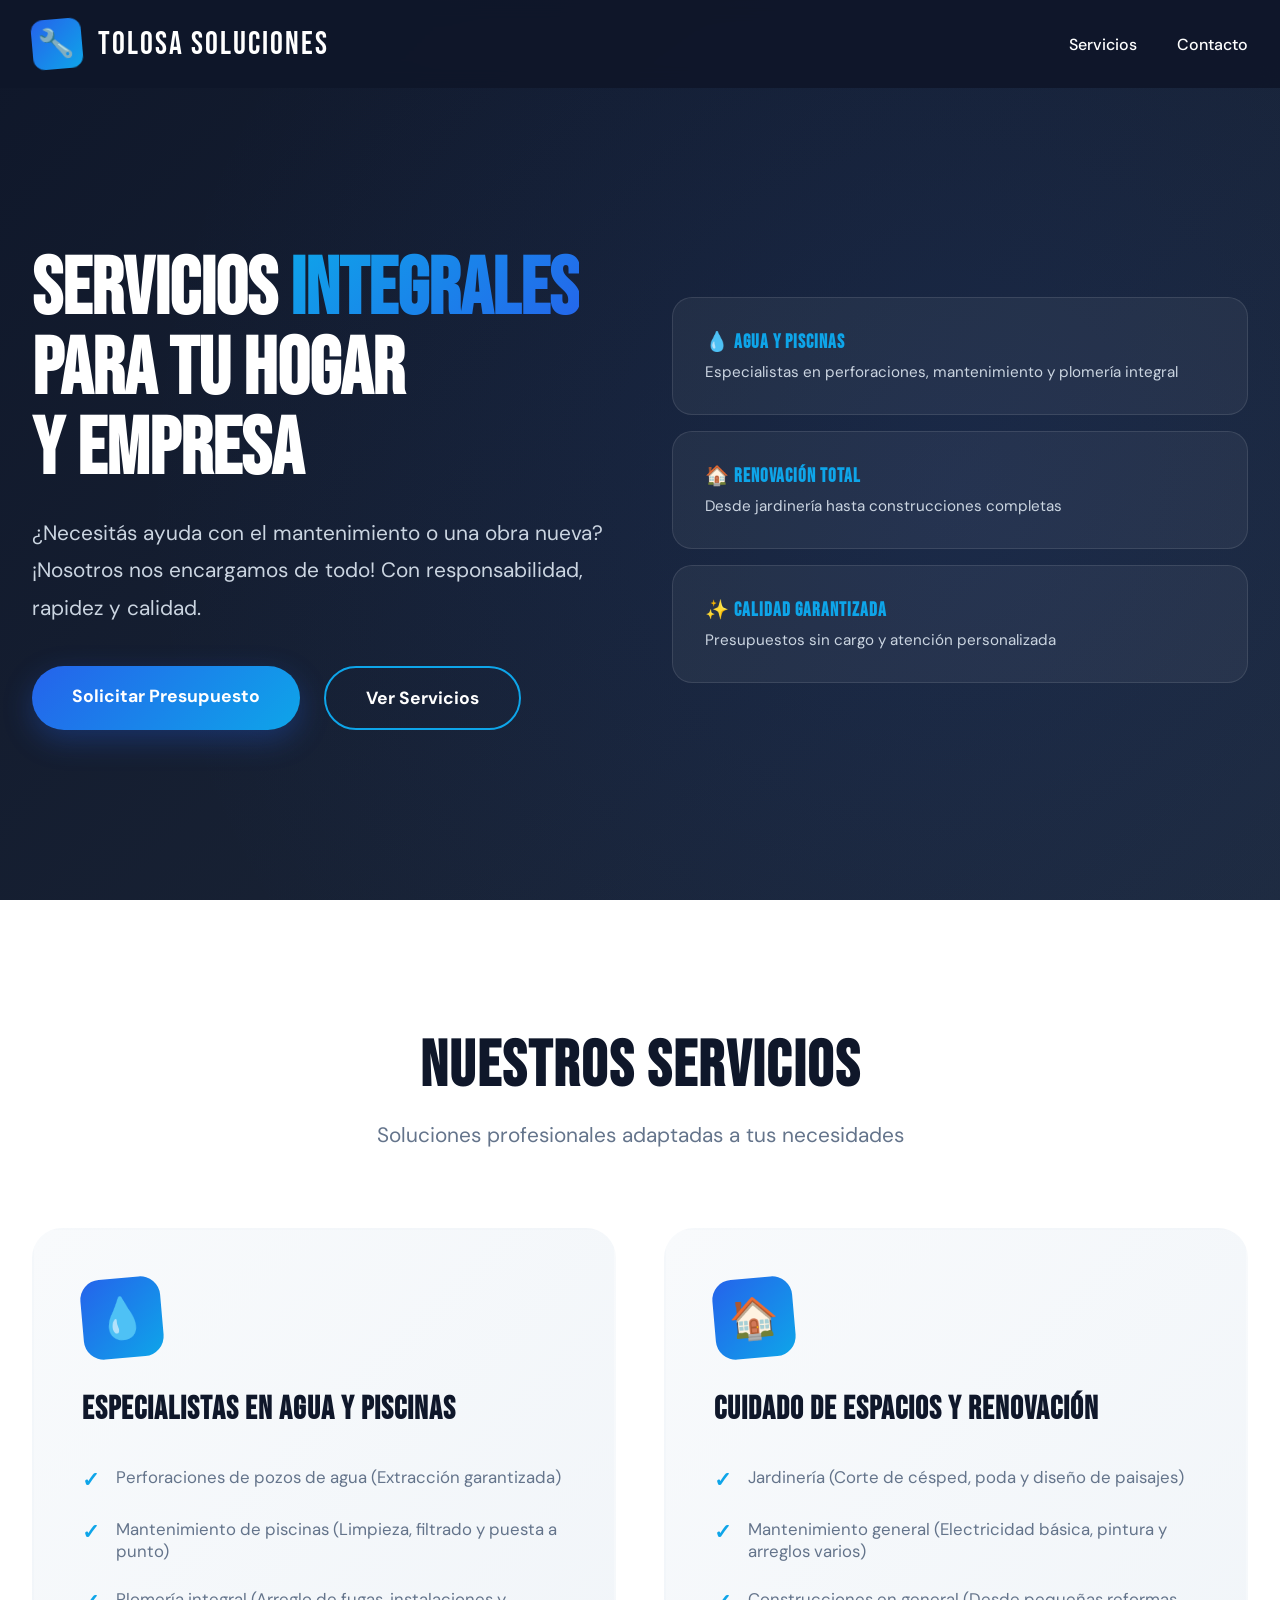
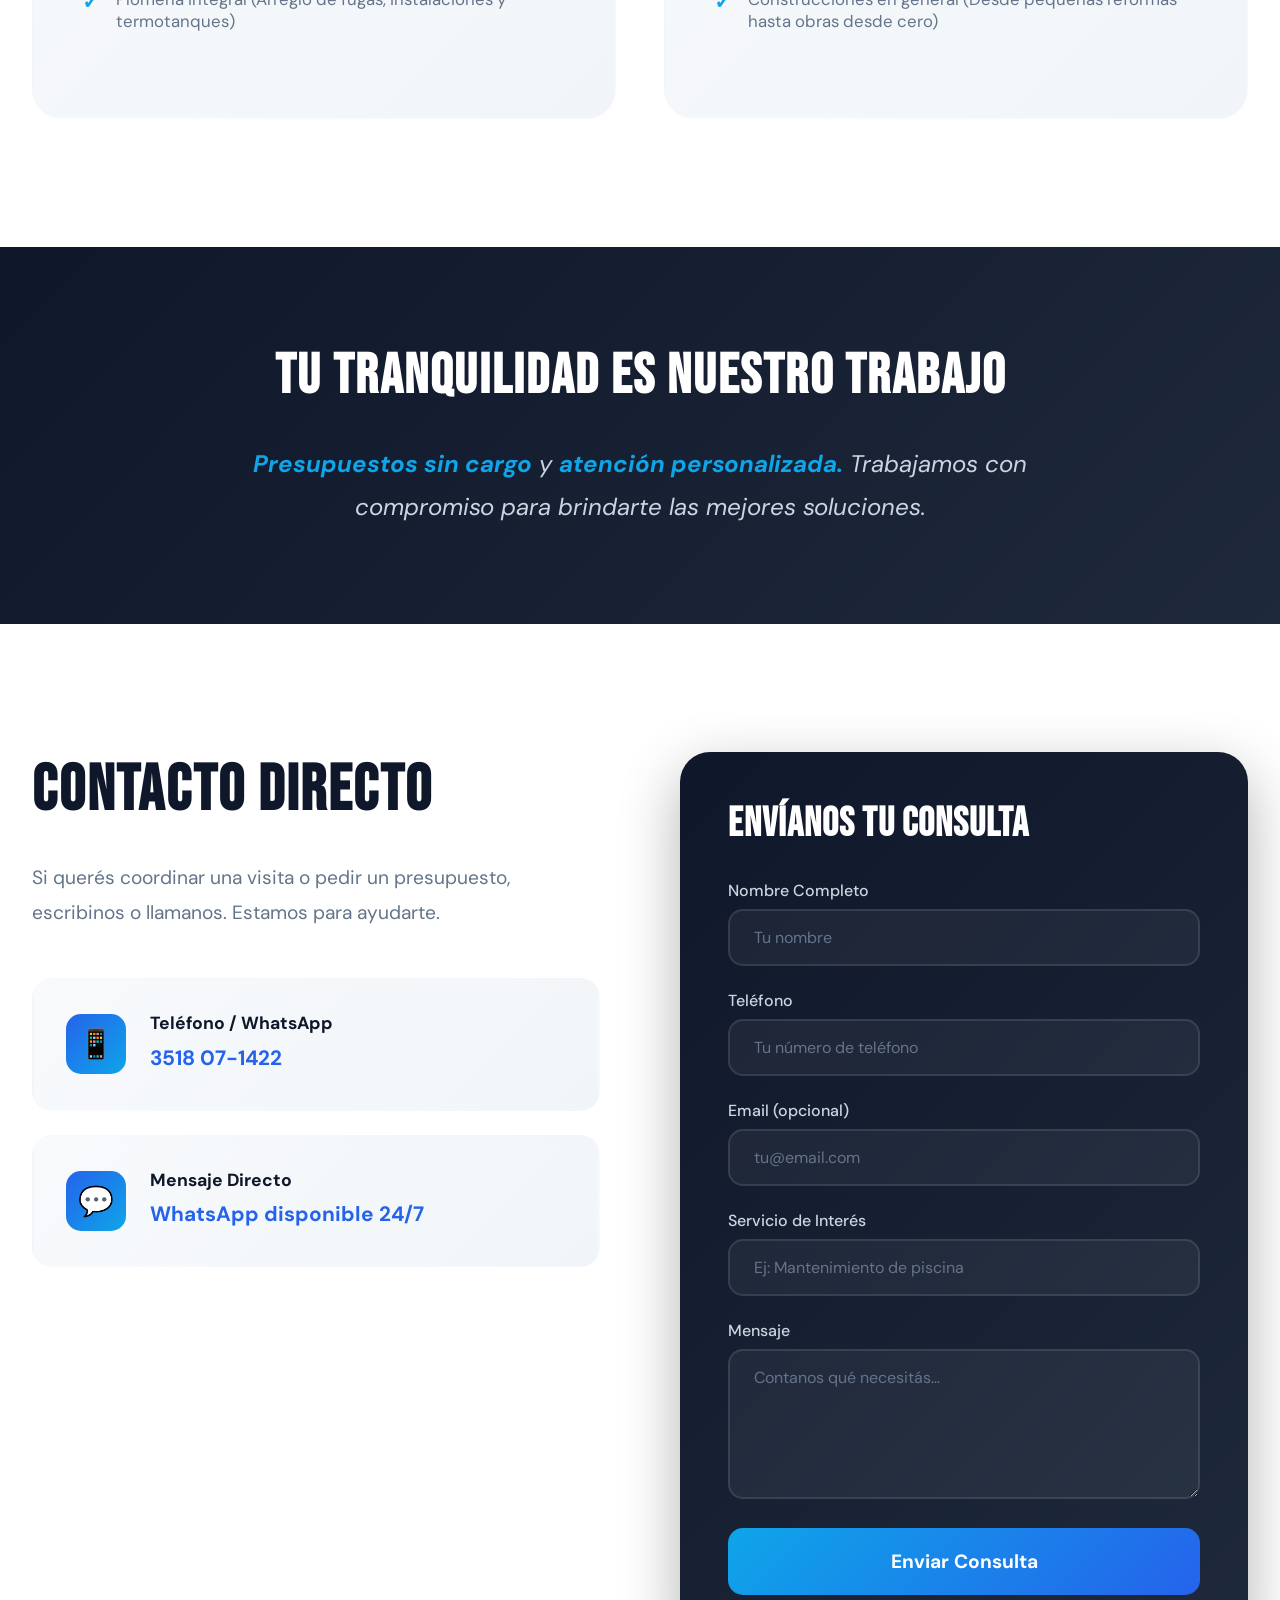
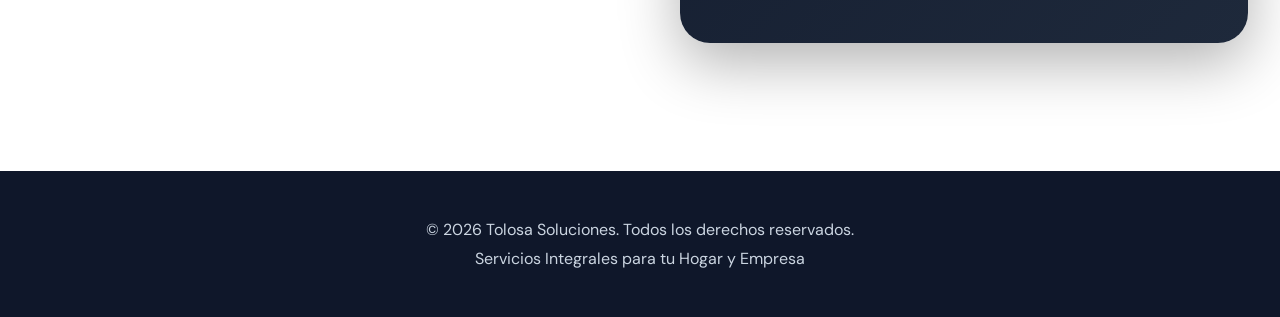
==== index.html @ 0c40ae2e "primer commit" ====
<!DOCTYPE html>
<html lang="es">
<head>
    <meta charset="UTF-8">
    <meta name="viewport" content="width=device-width, initial-scale=1.0">
    <title>Tolosa Soluciones - Servicios Integrales para tu Hogar y Empresa</title>
    <link href="https://fonts.googleapis.com/css2?family=Bebas+Neue&family=DM+Sans:wght@400;500;700&display=swap" rel="stylesheet">
    <style>
        * {
            margin: 0;
            padding: 0;
            box-sizing: border-box;
        }

        :root {
            --primary: #2563eb;
            --secondary: #1e40af;
            --accent: #0ea5e9;
            --dark: #0f172a;
            --light: #f8fafc;
            --gray: #64748b;
            --water: #0284c7;
        }

        body {
            font-family: 'DM Sans', sans-serif;
            color: var(--dark);
            overflow-x: hidden;
            background: var(--light);
        }

        /* Smooth scroll */
        html {
            scroll-behavior: smooth;
        }

        /* Header */
        header {
            position: fixed;
            top: 0;
            width: 100%;
            background: rgba(15, 23, 42, 0.95);
            backdrop-filter: blur(10px);
            z-index: 1000;
            transition: all 0.3s ease;
        }

        header.scrolled {
            box-shadow: 0 4px 20px rgba(0, 0, 0, 0.1);
        }

        nav {
            max-width: 1400px;
            margin: 0 auto;
            padding: 1.2rem 2rem;
            display: flex;
            justify-content: space-between;
            align-items: center;
        }

        .logo {
            display: flex;
            align-items: center;
            gap: 1rem;
            color: white;
            text-decoration: none;
            font-family: 'Bebas Neue', sans-serif;
            font-size: 2rem;
            letter-spacing: 2px;
            opacity: 0;
            animation: fadeInDown 0.8s ease forwards;
        }

        .logo-icon {
            width: 50px;
            height: 50px;
            display: flex;
            align-items: center;
            justify-content: center;
            background: linear-gradient(135deg, var(--primary), var(--accent));
            border-radius: 12px;
            transform: rotate(-5deg);
            transition: transform 0.3s ease;
        }

        .logo:hover .logo-icon {
            transform: rotate(0deg) scale(1.1);
        }

        .nav-links {
            display: flex;
            gap: 2.5rem;
            list-style: none;
            opacity: 0;
            animation: fadeInDown 0.8s ease 0.2s forwards;
        }

        .nav-links a {
            color: white;
            text-decoration: none;
            font-weight: 500;
            transition: color 0.3s ease;
            position: relative;
        }

        .nav-links a::after {
            content: '';
            position: absolute;
            bottom: -5px;
            left: 0;
            width: 0;
            height: 2px;
            background: var(--accent);
            transition: width 0.3s ease;
        }

        .nav-links a:hover::after {
            width: 100%;
        }

        /* Hero Section */
        .hero {
            min-height: 100vh;
            display: flex;
            align-items: center;
            background: linear-gradient(135deg, #0f172a 0%, #1e293b 100%);
            position: relative;
            overflow: hidden;
            padding-top: 80px;
        }

        .hero::before {
            content: '';
            position: absolute;
            width: 150%;
            height: 150%;
            background: radial-gradient(circle, rgba(37, 99, 235, 0.1) 0%, transparent 70%);
            animation: pulse 8s ease-in-out infinite;
        }

        @keyframes pulse {
            0%, 100% { transform: translate(-50%, -50%) scale(1); opacity: 0.5; }
            50% { transform: translate(-50%, -50%) scale(1.2); opacity: 0.3; }
        }

        .hero-content {
            max-width: 1400px;
            margin: 0 auto;
            padding: 4rem 2rem;
            display: grid;
            grid-template-columns: 1fr 1fr;
            gap: 4rem;
            align-items: center;
            position: relative;
            z-index: 1;
        }

        .hero-text h1 {
            font-family: 'Bebas Neue', sans-serif;
            font-size: 5rem;
            color: white;
            line-height: 1;
            margin-bottom: 1.5rem;
            opacity: 0;
            animation: fadeInUp 0.8s ease 0.3s forwards;
        }

        .hero-text h1 span {
            background: linear-gradient(135deg, var(--accent), var(--primary));
            -webkit-background-clip: text;
            -webkit-text-fill-color: transparent;
            background-clip: text;
        }

        .hero-text p {
            font-size: 1.3rem;
            color: #cbd5e1;
            margin-bottom: 2.5rem;
            line-height: 1.8;
            opacity: 0;
            animation: fadeInUp 0.8s ease 0.5s forwards;
        }

        .cta-buttons {
            display: flex;
            gap: 1.5rem;
            opacity: 0;
            animation: fadeInUp 0.8s ease 0.7s forwards;
        }

        .btn {
            padding: 1.2rem 2.5rem;
            border-radius: 50px;
            text-decoration: none;
            font-weight: 700;
            font-size: 1.1rem;
            transition: all 0.3s ease;
            display: inline-block;
            position: relative;
            overflow: hidden;
        }

        .btn-primary {
            background: linear-gradient(135deg, var(--primary), var(--accent));
            color: white;
            box-shadow: 0 10px 30px rgba(37, 99, 235, 0.3);
        }

        .btn-primary:hover {
            transform: translateY(-3px);
            box-shadow: 0 15px 40px rgba(37, 99, 235, 0.4);
        }

        .btn-secondary {
            background: transparent;
            color: white;
            border: 2px solid var(--accent);
        }

        .btn-secondary:hover {
            background: var(--accent);
            transform: translateY(-3px);
        }

        .hero-visual {
            position: relative;
            opacity: 0;
            animation: fadeInRight 1s ease 0.5s forwards;
        }

        .floating-card {
            background: rgba(255, 255, 255, 0.05);
            backdrop-filter: blur(10px);
            border: 1px solid rgba(255, 255, 255, 0.1);
            border-radius: 20px;
            padding: 2rem;
            margin: 1rem 0;
            animation: float 3s ease-in-out infinite;
        }

        .floating-card:nth-child(2) {
            animation-delay: 0.5s;
        }

        .floating-card:nth-child(3) {
            animation-delay: 1s;
        }

        @keyframes float {
            0%, 100% { transform: translateY(0); }
            50% { transform: translateY(-20px); }
        }

        .floating-card h3 {
            color: var(--accent);
            font-size: 1.2rem;
            margin-bottom: 0.5rem;
            font-family: 'Bebas Neue', sans-serif;
            letter-spacing: 1px;
        }

        .floating-card p {
            color: #cbd5e1;
            font-size: 0.95rem;
        }

        /* Services Section */
        .services {
            padding: 8rem 2rem;
            background: white;
            position: relative;
        }

        .section-title {
            text-align: center;
            margin-bottom: 5rem;
        }

        .section-title h2 {
            font-family: 'Bebas Neue', sans-serif;
            font-size: 4rem;
            color: var(--dark);
            margin-bottom: 1rem;
            letter-spacing: 2px;
        }

        .section-title p {
            font-size: 1.3rem;
            color: var(--gray);
            max-width: 700px;
            margin: 0 auto;
        }

        .services-grid {
            max-width: 1400px;
            margin: 0 auto;
            display: grid;
            grid-template-columns: repeat(auto-fit, minmax(500px, 1fr));
            gap: 3rem;
        }

        .service-card {
            background: linear-gradient(135deg, #f8fafc 0%, #f1f5f9 100%);
            border-radius: 30px;
            padding: 3rem;
            transition: all 0.4s ease;
            border: 2px solid transparent;
            position: relative;
            overflow: hidden;
            opacity: 0;
            transform: translateY(50px);
        }

        .service-card.animate {
            animation: fadeInUp 0.6s ease forwards;
        }

        .service-card::before {
            content: '';
            position: absolute;
            top: 0;
            left: 0;
            width: 100%;
            height: 100%;
            background: linear-gradient(135deg, var(--primary), var(--accent));
            opacity: 0;
            transition: opacity 0.4s ease;
            z-index: 0;
        }

        .service-card:hover::before {
            opacity: 0.05;
        }

        .service-card:hover {
            transform: translateY(-10px);
            border-color: var(--accent);
            box-shadow: 0 20px 60px rgba(37, 99, 235, 0.15);
        }

        .service-card > * {
            position: relative;
            z-index: 1;
        }

        .service-icon {
            width: 80px;
            height: 80px;
            background: linear-gradient(135deg, var(--primary), var(--accent));
            border-radius: 20px;
            display: flex;
            align-items: center;
            justify-content: center;
            margin-bottom: 2rem;
            font-size: 2.5rem;
            transform: rotate(-5deg);
            transition: transform 0.4s ease;
        }

        .service-card:hover .service-icon {
            transform: rotate(0deg) scale(1.1);
        }

        .service-card h3 {
            font-family: 'Bebas Neue', sans-serif;
            font-size: 2rem;
            color: var(--dark);
            margin-bottom: 1.5rem;
            letter-spacing: 1px;
        }

        .service-card ul {
            list-style: none;
            margin-bottom: 1.5rem;
        }

        .service-card li {
            padding: 0.8rem 0;
            color: var(--gray);
            font-size: 1.05rem;
            display: flex;
            align-items: start;
            gap: 1rem;
        }

        .service-card li::before {
            content: '✓';
            color: var(--accent);
            font-weight: bold;
            font-size: 1.3rem;
            flex-shrink: 0;
        }

        /* Trust Section */
        .trust {
            padding: 6rem 2rem;
            background: linear-gradient(135deg, #0f172a 0%, #1e293b 100%);
            text-align: center;
        }

        .trust-content {
            max-width: 900px;
            margin: 0 auto;
        }

        .trust h2 {
            font-family: 'Bebas Neue', sans-serif;
            font-size: 3.5rem;
            color: white;
            margin-bottom: 2rem;
            letter-spacing: 2px;
        }

        .trust p {
            font-size: 1.5rem;
            color: #cbd5e1;
            font-style: italic;
            line-height: 1.8;
        }

        .trust .highlight {
            color: var(--accent);
            font-weight: 700;
        }

        /* Contact Section */
        .contact {
            padding: 8rem 2rem;
            background: white;
            position: relative;
        }

        .contact-container {
            max-width: 1400px;
            margin: 0 auto;
            display: grid;
            grid-template-columns: 1fr 1fr;
            gap: 5rem;
            align-items: start;
        }

        .contact-info h2 {
            font-family: 'Bebas Neue', sans-serif;
            font-size: 4rem;
            color: var(--dark);
            margin-bottom: 2rem;
            letter-spacing: 2px;
        }

        .contact-info p {
            font-size: 1.2rem;
            color: var(--gray);
            margin-bottom: 3rem;
            line-height: 1.8;
        }

        .contact-method {
            display: flex;
            align-items: center;
            gap: 1.5rem;
            padding: 2rem;
            background: linear-gradient(135deg, #f8fafc 0%, #f1f5f9 100%);
            border-radius: 20px;
            margin-bottom: 1.5rem;
            transition: all 0.3s ease;
            border: 2px solid transparent;
        }

        .contact-method:hover {
            border-color: var(--accent);
            transform: translateX(10px);
        }

        .contact-method-icon {
            width: 60px;
            height: 60px;
            background: linear-gradient(135deg, var(--primary), var(--accent));
            border-radius: 15px;
            display: flex;
            align-items: center;
            justify-content: center;
            font-size: 1.8rem;
            flex-shrink: 0;
        }

        .contact-method-text h4 {
            font-size: 1.1rem;
            color: var(--dark);
            margin-bottom: 0.3rem;
            font-weight: 700;
        }

        .contact-method-text p {
            font-size: 1.3rem;
            color: var(--primary);
            font-weight: 700;
            margin: 0;
        }

        /* Contact Form */
        .contact-form {
            background: linear-gradient(135deg, #0f172a 0%, #1e293b 100%);
            padding: 3rem;
            border-radius: 30px;
            box-shadow: 0 20px 60px rgba(0, 0, 0, 0.3);
        }

        .contact-form h3 {
            font-family: 'Bebas Neue', sans-serif;
            font-size: 2.5rem;
            color: white;
            margin-bottom: 2rem;
            letter-spacing: 1px;
        }

        .form-group {
            margin-bottom: 1.5rem;
        }

        .form-group label {
            display: block;
            color: #cbd5e1;
            margin-bottom: 0.5rem;
            font-weight: 500;
        }

        .form-group input,
        .form-group textarea {
            width: 100%;
            padding: 1rem 1.5rem;
            border: 2px solid rgba(255, 255, 255, 0.1);
            background: rgba(255, 255, 255, 0.05);
            border-radius: 15px;
            color: white;
            font-size: 1rem;
            font-family: 'DM Sans', sans-serif;
            transition: all 0.3s ease;
        }

        .form-group input:focus,
        .form-group textarea:focus {
            outline: none;
            border-color: var(--accent);
            background: rgba(255, 255, 255, 0.08);
        }

        .form-group textarea {
            min-height: 150px;
            resize: vertical;
        }

        .form-group input::placeholder,
        .form-group textarea::placeholder {
            color: #64748b;
        }

        .submit-btn {
            width: 100%;
            padding: 1.3rem;
            background: linear-gradient(135deg, var(--accent), var(--primary));
            color: white;
            border: none;
            border-radius: 15px;
            font-size: 1.2rem;
            font-weight: 700;
            cursor: pointer;
            transition: all 0.3s ease;
            font-family: 'DM Sans', sans-serif;
        }

        .submit-btn:hover {
            transform: translateY(-3px);
            box-shadow: 0 15px 40px rgba(37, 99, 235, 0.4);
        }

        /* Footer */
        footer {
            background: #0f172a;
            color: white;
            padding: 3rem 2rem;
            text-align: center;
        }

        footer p {
            color: #cbd5e1;
            font-size: 1rem;
        }

        /* Animations */
        @keyframes fadeInDown {
            from {
                opacity: 0;
                transform: translateY(-30px);
            }
            to {
                opacity: 1;
                transform: translateY(0);
            }
        }

        @keyframes fadeInUp {
            from {
                opacity: 0;
                transform: translateY(50px);
            }
            to {
                opacity: 1;
                transform: translateY(0);
            }
        }

        @keyframes fadeInRight {
            from {
                opacity: 0;
                transform: translateX(50px);
            }
            to {
                opacity: 1;
                transform: translateX(0);
            }
        }

        /* Responsive */
        @media (max-width: 1024px) {
            .hero-content {
                grid-template-columns: 1fr;
                text-align: center;
            }

            .hero-text h1 {
                font-size: 4rem;
            }

            .cta-buttons {
                justify-content: center;
            }

            .hero-visual {
                margin-top: 3rem;
            }

            .contact-container {
                grid-template-columns: 1fr;
                gap: 3rem;
            }

            .services-grid {
                grid-template-columns: 1fr;
            }
        }

        @media (max-width: 768px) {
            .nav-links {
                display: none;
            }

            .hero-text h1 {
                font-size: 3rem;
            }

            .hero-text p {
                font-size: 1.1rem;
            }

            .section-title h2 {
                font-size: 3rem;
            }

            .cta-buttons {
                flex-direction: column;
            }

            .btn {
                width: 100%;
                text-align: center;
            }
        }

        /* Success Message */
        .success-message {
            display: none;
            padding: 1rem;
            background: rgba(34, 197, 94, 0.1);
            border: 2px solid #22c55e;
            border-radius: 15px;
            color: #22c55e;
            margin-top: 1rem;
            text-align: center;
        }

        .success-message.show {
            display: block;
            animation: fadeInUp 0.5s ease;
        }
    </style>
</head>
<body>
    <!-- Header -->
    <header id="header">
        <nav>
            <a href="#" class="logo">
                <div class="logo-icon">
                    <span style="color: white; font-size: 1.8rem;">🔧</span>
                </div>
                <span>TOLOSA SOLUCIONES</span>
            </a>
            <ul class="nav-links">
                <li><a href="#servicios">Servicios</a></li>
                <li><a href="#contacto">Contacto</a></li>
            </ul>
        </nav>
    </header>

    <!-- Hero Section -->
    <section class="hero">
        <div class="hero-content">
            <div class="hero-text">
                <h1>
                    Servicios <span>Integrales</span><br>
                    para tu Hogar<br>
                    y Empresa
                </h1>
                <p>
                    ¿Necesitás ayuda con el mantenimiento o una obra nueva? ¡Nosotros nos encargamos de todo! Con responsabilidad, rapidez y calidad.
                </p>
                <div class="cta-buttons">
                    <a href="#contacto" class="btn btn-primary">Solicitar Presupuesto</a>
                    <a href="#servicios" class="btn btn-secondary">Ver Servicios</a>
                </div>
            </div>
            <div class="hero-visual">
                <div class="floating-card">
                    <h3>💧 Agua y Piscinas</h3>
                    <p>Especialistas en perforaciones, mantenimiento y plomería integral</p>
                </div>
                <div class="floating-card">
                    <h3>🏠 Renovación Total</h3>
                    <p>Desde jardinería hasta construcciones completas</p>
                </div>
                <div class="floating-card">
                    <h3>✨ Calidad Garantizada</h3>
                    <p>Presupuestos sin cargo y atención personalizada</p>
                </div>
            </div>
        </div>
    </section>

    <!-- Services Section -->
    <section class="services" id="servicios">
        <div class="section-title">
            <h2>Nuestros Servicios</h2>
            <p>Soluciones profesionales adaptadas a tus necesidades</p>
        </div>
        <div class="services-grid">
            <div class="service-card">
                <div class="service-icon">💧</div>
                <h3>Especialistas en Agua y Piscinas</h3>
                <ul>
                    <li>Perforaciones de pozos de agua (Extracción garantizada)</li>
                    <li>Mantenimiento de piscinas (Limpieza, filtrado y puesta a punto)</li>
                    <li>Plomería integral (Arreglo de fugas, instalaciones y termotanques)</li>
                </ul>
            </div>

            <div class="service-card">
                <div class="service-icon">🏠</div>
                <h3>Cuidado de Espacios y Renovación</h3>
                <ul>
                    <li>Jardinería (Corte de césped, poda y diseño de paisajes)</li>
                    <li>Mantenimiento general (Electricidad básica, pintura y arreglos varios)</li>
                    <li>Construcciones en general (Desde pequeñas reformas hasta obras desde cero)</li>
                </ul>
            </div>
        </div>
    </section>

    <!-- Trust Section -->
    <section class="trust">
        <div class="trust-content">
            <h2>Tu Tranquilidad es Nuestro Trabajo</h2>
            <p>
                <span class="highlight">Presupuestos sin cargo</span> y <span class="highlight">atención personalizada.</span> Trabajamos con compromiso para brindarte las mejores soluciones.
            </p>
        </div>
    </section>

    <!-- Contact Section -->
    <section class="contact" id="contacto">
        <div class="contact-container">
            <div class="contact-info">
                <h2>Contacto Directo</h2>
                <p>
                    Si querés coordinar una visita o pedir un presupuesto, escribinos o llamanos. Estamos para ayudarte.
                </p>

                <div class="contact-method">
                    <div class="contact-method-icon">📱</div>
                    <div class="contact-method-text">
                        <h4>Teléfono / WhatsApp</h4>
                        <p>3518 07-1422</p>
                    </div>
                </div>

                <div class="contact-method">
                    <div class="contact-method-icon">💬</div>
                    <div class="contact-method-text">
                        <h4>Mensaje Directo</h4>
                        <p>WhatsApp disponible 24/7</p>
                    </div>
                </div>
            </div>

            <div class="contact-form">
                <h3>Envíanos tu Consulta</h3>
                <form id="contactForm">
                    <div class="form-group">
                        <label for="name">Nombre Completo</label>
                        <input type="text" id="name" name="name" placeholder="Tu nombre" required>
                    </div>
                    <div class="form-group">
                        <label for="phone">Teléfono</label>
                        <input type="tel" id="phone" name="phone" placeholder="Tu número de teléfono" required>
                    </div>
                    <div class="form-group">
                        <label for="email">Email (opcional)</label>
                        <input type="email" id="email" name="email" placeholder="tu@email.com">
                    </div>
                    <div class="form-group">
                        <label for="service">Servicio de Interés</label>
                        <input type="text" id="service" name="service" placeholder="Ej: Mantenimiento de piscina" required>
                    </div>
                    <div class="form-group">
                        <label for="message">Mensaje</label>
                        <textarea id="message" name="message" placeholder="Contanos qué necesitás..." required></textarea>
                    </div>
                    <button type="submit" class="submit-btn">Enviar Consulta</button>
                    <div class="success-message" id="successMessage">
                        ✓ ¡Mensaje enviado! Te contactaremos pronto.
                    </div>
                </form>
            </div>
        </div>
    </section>

    <!-- Footer -->
    <footer>
        <p>&copy; 2026 Tolosa Soluciones. Todos los derechos reservados.</p>
        <p style="margin-top: 0.5rem;">Servicios Integrales para tu Hogar y Empresa</p>
    </footer>

    <script>
        // Header scroll effect
        window.addEventListener('scroll', () => {
            const header = document.getElementById('header');
            if (window.scrollY > 50) {
                header.classList.add('scrolled');
            } else {
                header.classList.remove('scrolled');
            }
        });

        // Service cards animation on scroll
        const observerOptions = {
            threshold: 0.2,
            rootMargin: '0px 0px -100px 0px'
        };

        const observer = new IntersectionObserver((entries) => {
            entries.forEach((entry, index) => {
                if (entry.isIntersecting) {
                    setTimeout(() => {
                        entry.target.classList.add('animate');
                    }, index * 200);
                }
            });
        }, observerOptions);

        document.querySelectorAll('.service-card').forEach(card => {
            observer.observe(card);
        });

        // Form submission with WhatsApp integration
        document.getElementById('contactForm').addEventListener('submit', function(e) {
            e.preventDefault();
            
            const name = document.getElementById('name').value;
            const phone = document.getElementById('phone').value;
            const email = document.getElementById('email').value;
            const service = document.getElementById('service').value;
            const message = document.getElementById('message').value;
            
            // Create WhatsApp message
            const whatsappMessage = `Hola! Me contacto desde la web.%0A%0A` +
                `*Nombre:* ${name}%0A` +
                `*Teléfono:* ${phone}%0A` +
                `${email ? `*Email:* ${email}%0A` : ''}` +
                `*Servicio:* ${service}%0A%0A` +
                `*Mensaje:* ${message}`;
            
            // WhatsApp number (without + or spaces)
            const whatsappNumber = '5493518071422';
            
            // Show success message
            const successMsg = document.getElementById('successMessage');
            successMsg.classList.add('show');
            
            // Redirect to WhatsApp after 1 second
            setTimeout(() => {
                window.open(`https://wa.me/${whatsappNumber}?text=${whatsappMessage}`, '_blank');
                
                // Reset form
                this.reset();
                
                // Hide success message after 5 seconds
                setTimeout(() => {
                    successMsg.classList.remove('show');
                }, 5000);
            }, 1000);
        });

        // Smooth scroll for anchor links
        document.querySelectorAll('a[href^="#"]').forEach(anchor => {
            anchor.addEventListener('click', function (e) {
                e.preventDefault();
                const target = document.querySelector(this.getAttribute('href'));
                if (target) {
                    target.scrollIntoView({
                        behavior: 'smooth',
                        block: 'start'
                    });
                }
            });
        });
    </script>
</body>
</html>
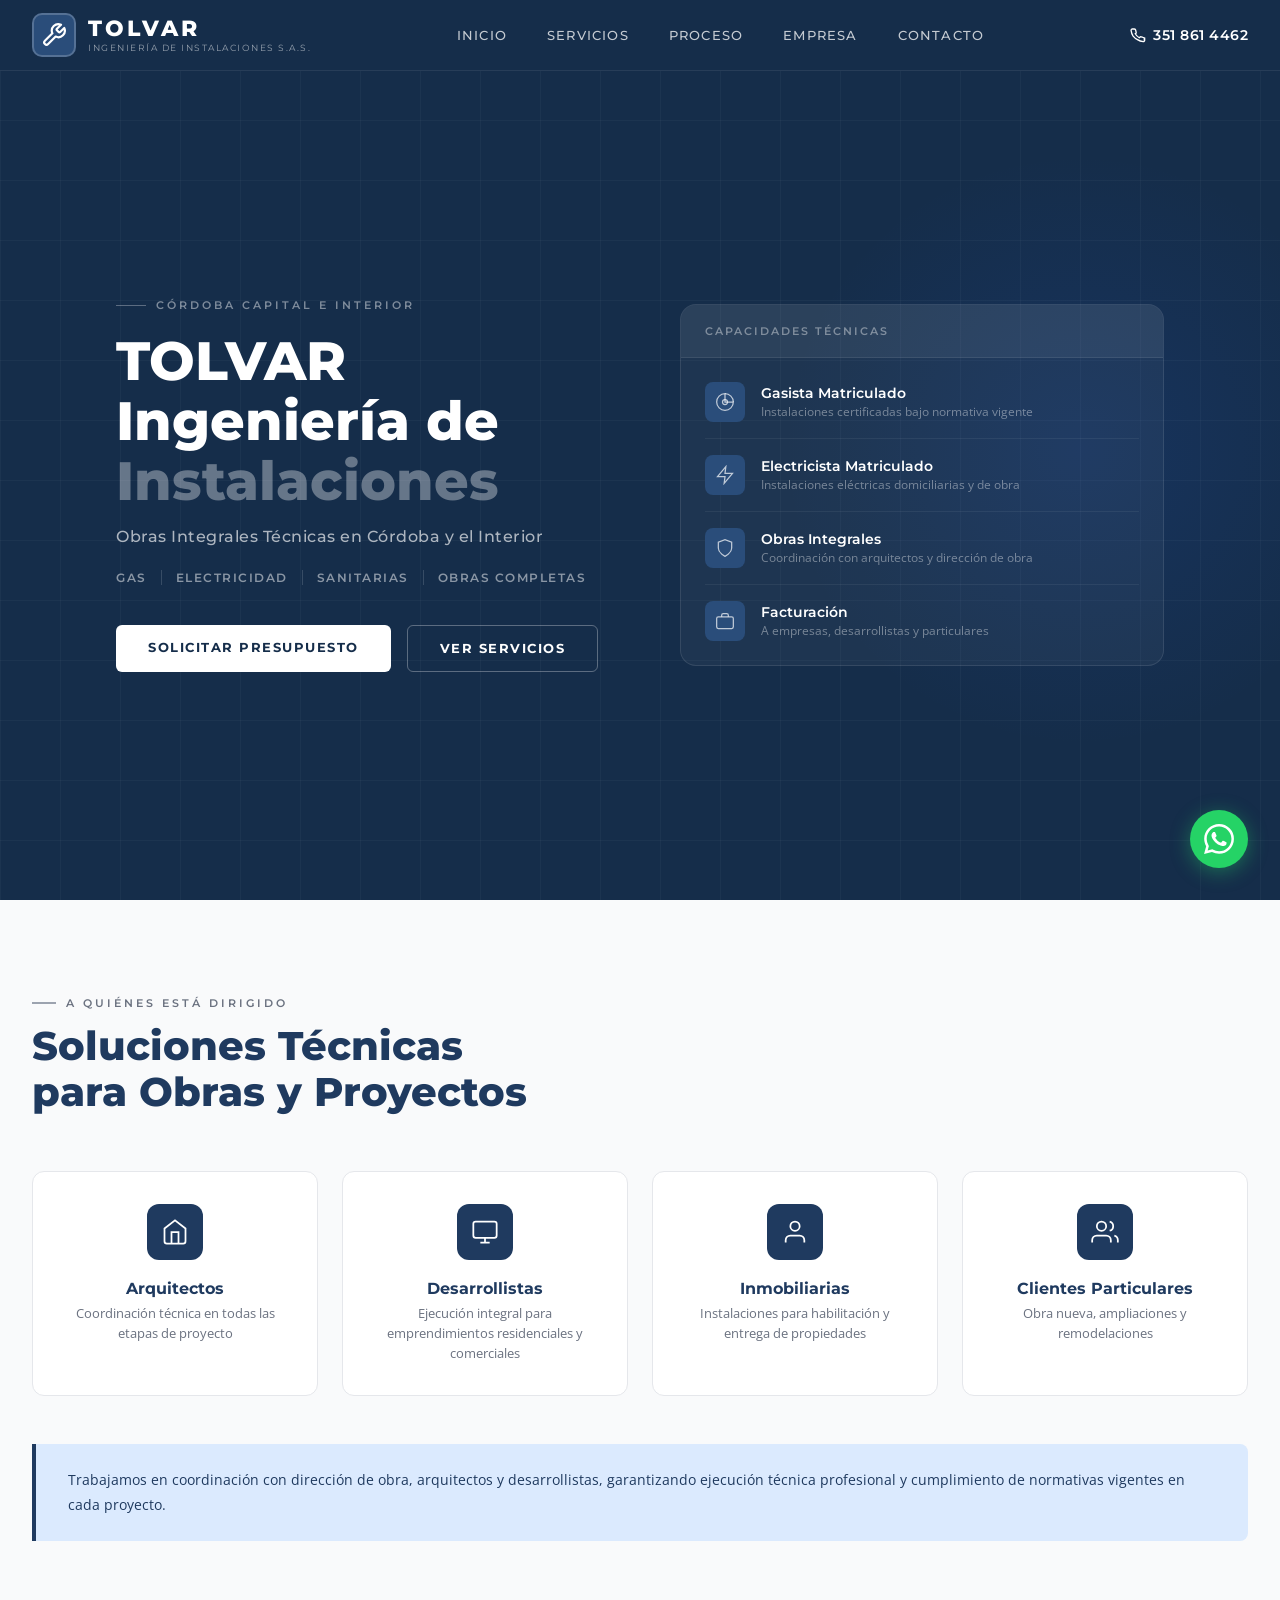
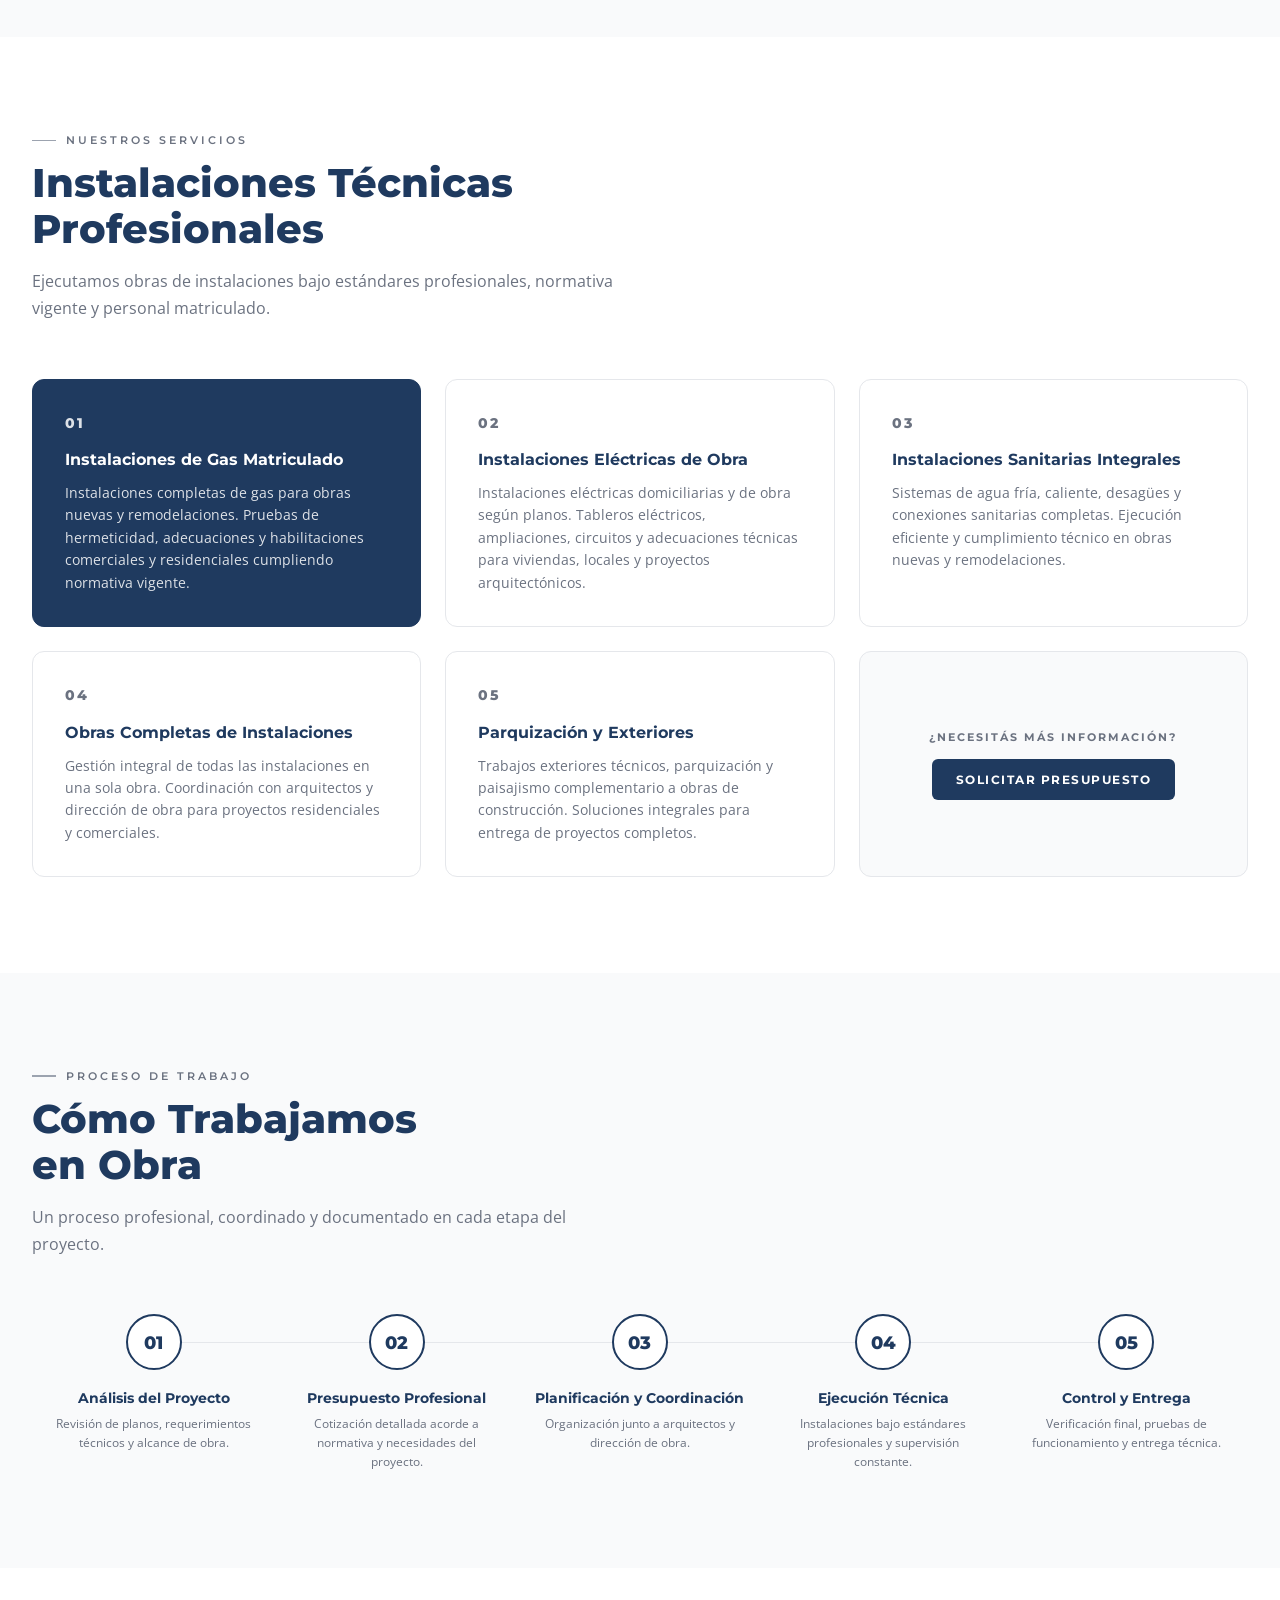
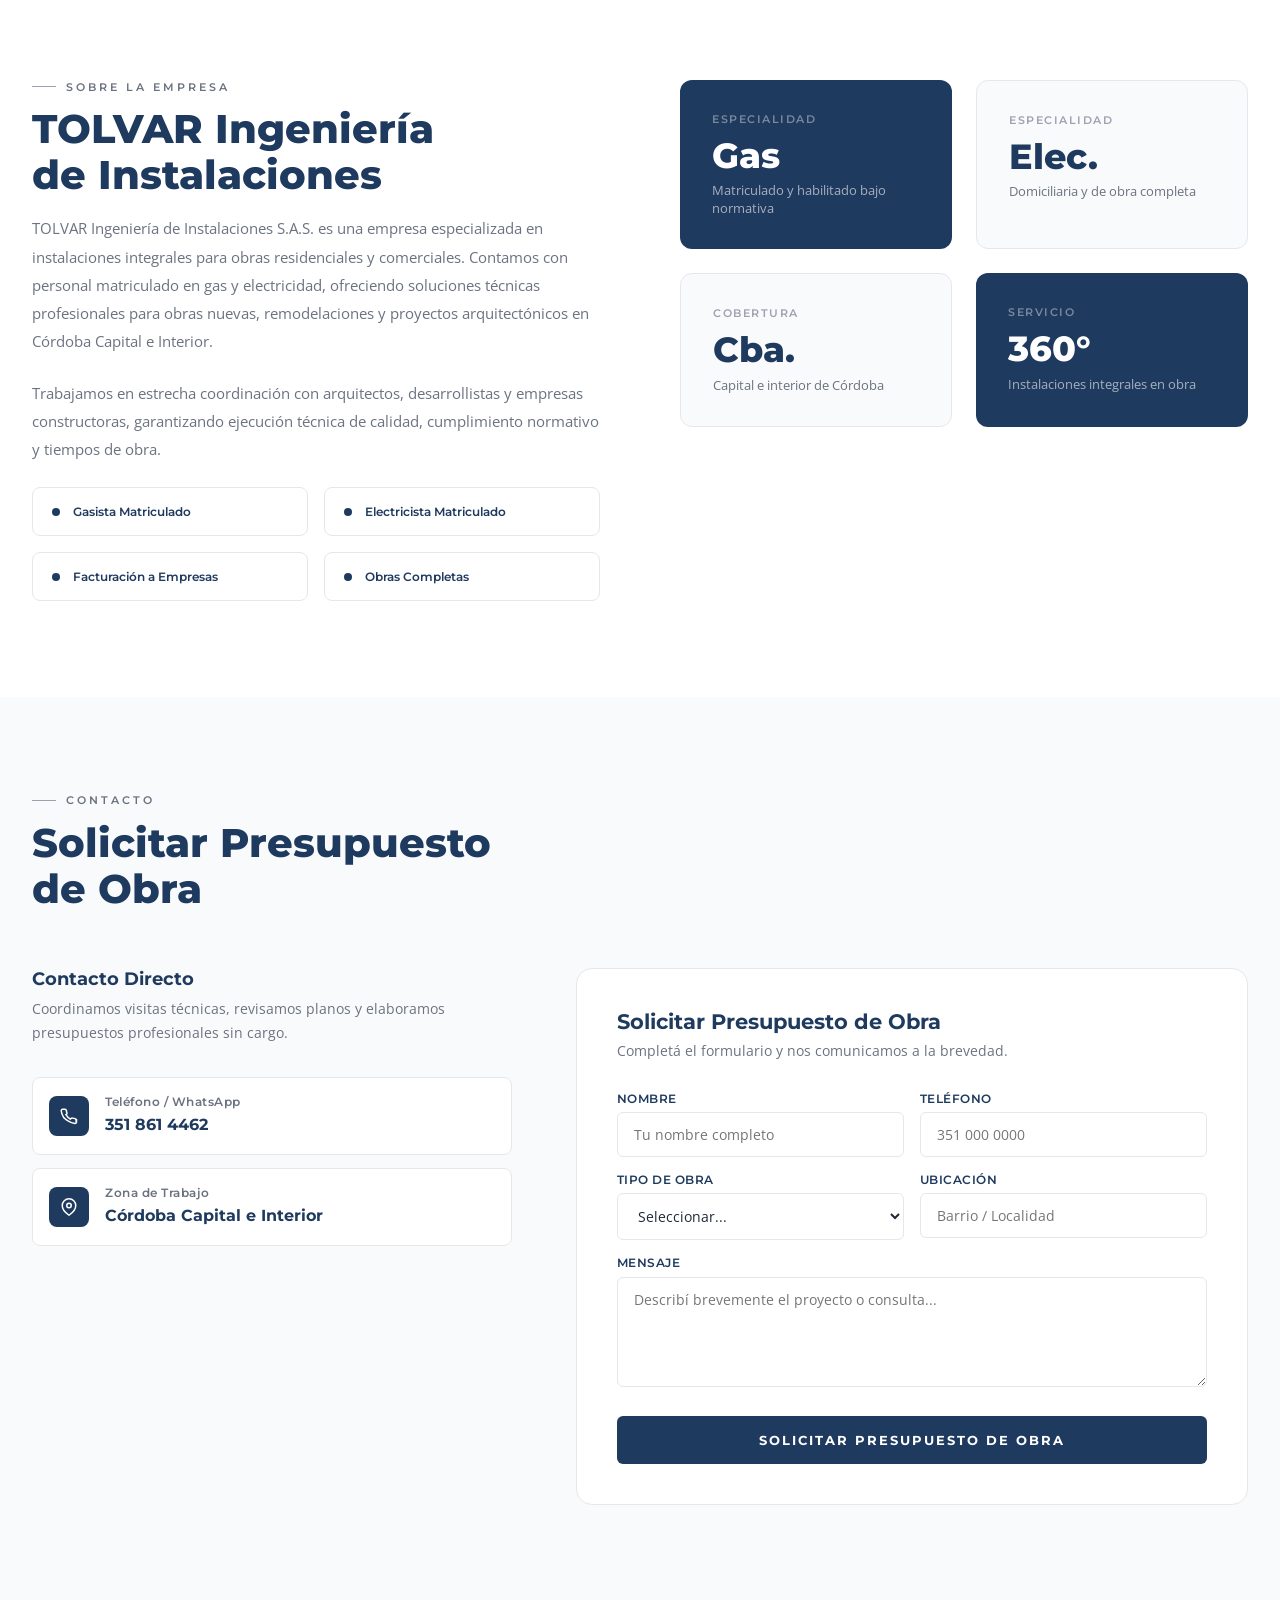
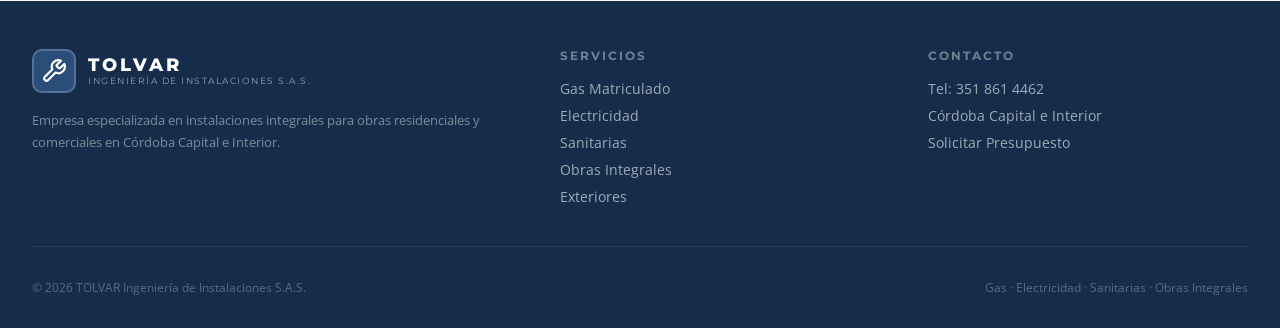
==== commit 9a54c339: "no message" ====
--- a/index.html
+++ b/index.html
@@ -3,934 +3,1405 @@
 <head>
     <meta charset="UTF-8">
     <meta name="viewport" content="width=device-width, initial-scale=1.0">
-    <title>Tolosa Soluciones - Servicios Integrales para tu Hogar y Empresa</title>
-    <link href="https://fonts.googleapis.com/css2?family=Bebas+Neue&family=DM+Sans:wght@400;500;700&display=swap" rel="stylesheet">
+    <title>TOLVAR Ingeniería de Instalaciones | Gas, Electricidad y Sanitarias en Córdoba</title>
+    <meta name="description" content="Empresa de instalaciones de gas, electricidad y sanitarias en Córdoba. Gasista y electricista matriculado. Especialistas en obras nuevas, proyectos arquitectónicos y obras integrales.">
+    <meta name="keywords" content="instalaciones de gas Córdoba, gasista matriculado Córdoba, electricista matriculado Córdoba, instalaciones sanitarias Córdoba, obras de instalaciones Córdoba, instalaciones para obra nueva Córdoba, contratista de instalaciones Córdoba">
+    <link href="https://fonts.googleapis.com/css2?family=Montserrat:wght@300;400;500;600;700;800;900&family=Open+Sans:wght@400;500;600&display=swap" rel="stylesheet">
     <style>
-        * {
-            margin: 0;
-            padding: 0;
-            box-sizing: border-box;
-        }
+        *, *::before, *::after { margin: 0; padding: 0; box-sizing: border-box; }
 
         :root {
-            --primary: #2563eb;
-            --secondary: #1e40af;
-            --accent: #0ea5e9;
-            --dark: #0f172a;
-            --light: #f8fafc;
-            --gray: #64748b;
-            --water: #0284c7;
-        }
+            --navy: #1F3A5F;
+            --navy-dark: #152d4a;
+            --navy-light: #2a4d7a;
+            --gray: #6B7280;
+            --gray-light: #9CA3AF;
+            --gray-bg: #F3F4F6;
+            --white: #FFFFFF;
+            --off-white: #F9FAFB;
+            --border: #E5E7EB;
+            --accent: #2563EB;
+            --accent-light: #DBEAFE;
+        }
+
+        html { scroll-behavior: smooth; }
 
         body {
-            font-family: 'DM Sans', sans-serif;
-            color: var(--dark);
+            font-family: 'Open Sans', sans-serif;
+            color: #1F2937;
+            background: var(--white);
             overflow-x: hidden;
-            background: var(--light);
-        }
-
-        /* Smooth scroll */
-        html {
-            scroll-behavior: smooth;
-        }
-
-        /* Header */
+        }
+
+        /* ── HEADER ── */
         header {
             position: fixed;
             top: 0;
             width: 100%;
-            background: rgba(15, 23, 42, 0.95);
-            backdrop-filter: blur(10px);
+            background: var(--navy-dark);
             z-index: 1000;
-            transition: all 0.3s ease;
-        }
-
-        header.scrolled {
-            box-shadow: 0 4px 20px rgba(0, 0, 0, 0.1);
-        }
+            border-bottom: 1px solid rgba(255,255,255,0.08);
+            transition: box-shadow 0.3s;
+        }
+        header.scrolled { box-shadow: 0 4px 24px rgba(0,0,0,0.25); }
 
         nav {
-            max-width: 1400px;
+            max-width: 1280px;
             margin: 0 auto;
-            padding: 1.2rem 2rem;
-            display: flex;
+            padding: 0 2rem;
+            height: 70px;
+            display: flex;
+            align-items: center;
             justify-content: space-between;
-            align-items: center;
-        }
-
+        }
+
+        /* LOGO */
         .logo {
             display: flex;
             align-items: center;
+            gap: 12px;
+            text-decoration: none;
+        }
+
+        .logo-mark {
+            width: 44px;
+            height: 44px;
+            background: var(--navy-light);
+            border: 2px solid rgba(255,255,255,0.2);
+            border-radius: 10px;
+            display: flex;
+            align-items: center;
+            justify-content: center;
+            flex-shrink: 0;
+        }
+
+        .logo-mark svg { width: 26px; height: 26px; }
+
+        .logo-text {
+            display: flex;
+            flex-direction: column;
+            line-height: 1;
+        }
+
+        .logo-text .brand {
+            font-family: 'Montserrat', sans-serif;
+            font-weight: 800;
+            font-size: 1.35rem;
+            letter-spacing: 3px;
+            color: var(--white);
+        }
+
+        .logo-text .tagline {
+            font-family: 'Montserrat', sans-serif;
+            font-weight: 400;
+            font-size: 0.58rem;
+            letter-spacing: 1.5px;
+            color: rgba(255,255,255,0.55);
+            text-transform: uppercase;
+            margin-top: 3px;
+        }
+
+        .nav-center {
+            display: flex;
+            align-items: center;
+            gap: 2.5rem;
+        }
+
+        .nav-center a {
+            font-family: 'Montserrat', sans-serif;
+            font-weight: 500;
+            font-size: 0.8rem;
+            letter-spacing: 1.2px;
+            text-transform: uppercase;
+            color: rgba(255,255,255,0.75);
+            text-decoration: none;
+            transition: color 0.2s;
+        }
+        .nav-center a:hover { color: var(--white); }
+
+        .nav-phone {
+            font-family: 'Montserrat', sans-serif;
+            font-weight: 600;
+            font-size: 0.9rem;
+            color: var(--white);
+            letter-spacing: 0.5px;
+            display: flex;
+            align-items: center;
+            gap: 7px;
+        }
+        .nav-phone span { opacity: 0.6; font-size: 0.75rem; }
+
+        .hamburger {
+            display: none;
+            flex-direction: column;
+            gap: 5px;
+            cursor: pointer;
+            padding: 4px;
+        }
+        .hamburger div { width: 24px; height: 2px; background: white; border-radius: 2px; transition: 0.3s; }
+
+        /* ── HERO ── */
+        .hero {
+            min-height: 100vh;
+            background: var(--navy-dark);
+            display: flex;
+            align-items: center;
+            padding-top: 70px;
+            position: relative;
+            overflow: hidden;
+        }
+
+        .hero-grid-bg {
+            position: absolute;
+            inset: 0;
+            background-image:
+                linear-gradient(rgba(255,255,255,0.03) 1px, transparent 1px),
+                linear-gradient(90deg, rgba(255,255,255,0.03) 1px, transparent 1px);
+            background-size: 60px 60px;
+        }
+
+        .hero-glow {
+            position: absolute;
+            width: 600px;
+            height: 600px;
+            border-radius: 50%;
+            background: radial-gradient(circle, rgba(37,99,235,0.12) 0%, transparent 70%);
+            right: -100px;
+            top: 50%;
+            transform: translateY(-50%);
+        }
+
+        .hero-inner {
+            max-width: 1280px;
+            margin: 0 auto;
+            padding: 5rem 2rem;
+            position: relative;
+            z-index: 1;
+            display: grid;
+            grid-template-columns: 1fr 1fr;
+            gap: 5rem;
+            align-items: center;
+        }
+
+        .hero-eyebrow {
+            font-family: 'Montserrat', sans-serif;
+            font-weight: 600;
+            font-size: 0.7rem;
+            letter-spacing: 3px;
+            text-transform: uppercase;
+            color: rgba(255,255,255,0.45);
+            margin-bottom: 1.2rem;
+            display: flex;
+            align-items: center;
+            gap: 10px;
+        }
+        .hero-eyebrow::before {
+            content: '';
+            display: block;
+            width: 30px;
+            height: 1px;
+            background: rgba(255,255,255,0.3);
+        }
+
+        .hero h1 {
+            font-family: 'Montserrat', sans-serif;
+            font-weight: 800;
+            font-size: 3.4rem;
+            line-height: 1.1;
+            color: var(--white);
+            margin-bottom: 1rem;
+        }
+
+        .hero h1 em {
+            font-style: normal;
+            color: rgba(255,255,255,0.35);
+        }
+
+        .hero-subtitle {
+            font-family: 'Montserrat', sans-serif;
+            font-weight: 500;
+            font-size: 1rem;
+            color: rgba(255,255,255,0.65);
+            margin-bottom: 1.5rem;
+            letter-spacing: 0.5px;
+        }
+
+        .hero-services-line {
+            display: flex;
+            align-items: center;
+            gap: 0;
+            margin-bottom: 2.5rem;
+            flex-wrap: wrap;
+        }
+
+        .hero-services-line span {
+            font-family: 'Montserrat', sans-serif;
+            font-weight: 600;
+            font-size: 0.78rem;
+            letter-spacing: 1.5px;
+            text-transform: uppercase;
+            color: rgba(255,255,255,0.5);
+            padding: 0 14px;
+            border-right: 1px solid rgba(255,255,255,0.15);
+        }
+        .hero-services-line span:first-child { padding-left: 0; }
+        .hero-services-line span:last-child { border-right: none; }
+
+        .hero-cta {
+            display: flex;
             gap: 1rem;
-            color: white;
+            flex-wrap: wrap;
+        }
+
+        .btn {
+            font-family: 'Montserrat', sans-serif;
+            font-weight: 700;
+            font-size: 0.82rem;
+            letter-spacing: 1.5px;
+            text-transform: uppercase;
+            padding: 0.9rem 2rem;
+            border-radius: 6px;
             text-decoration: none;
-            font-family: 'Bebas Neue', sans-serif;
-            font-size: 2rem;
+            transition: all 0.25s;
+            display: inline-block;
+            cursor: pointer;
+            border: none;
+        }
+
+        .btn-primary {
+            background: var(--white);
+            color: var(--navy-dark);
+        }
+        .btn-primary:hover {
+            background: rgba(255,255,255,0.9);
+            transform: translateY(-2px);
+            box-shadow: 0 8px 24px rgba(0,0,0,0.2);
+        }
+
+        .btn-outline {
+            background: transparent;
+            color: var(--white);
+            border: 1.5px solid rgba(255,255,255,0.3);
+        }
+        .btn-outline:hover {
+            border-color: rgba(255,255,255,0.7);
+            transform: translateY(-2px);
+        }
+
+        /* Hero right panel */
+        .hero-panel {
+            background: rgba(255,255,255,0.04);
+            border: 1px solid rgba(255,255,255,0.1);
+            border-radius: 16px;
+            overflow: hidden;
+        }
+
+        .hero-panel-header {
+            background: rgba(255,255,255,0.06);
+            padding: 1.2rem 1.5rem;
+            border-bottom: 1px solid rgba(255,255,255,0.08);
+        }
+
+        .hero-panel-header p {
+            font-family: 'Montserrat', sans-serif;
+            font-size: 0.7rem;
+            font-weight: 600;
             letter-spacing: 2px;
-            opacity: 0;
-            animation: fadeInDown 0.8s ease forwards;
-        }
-
-        .logo-icon {
-            width: 50px;
-            height: 50px;
+            text-transform: uppercase;
+            color: rgba(255,255,255,0.4);
+        }
+
+        .hero-panel-body { padding: 1.5rem; }
+
+        .hero-feat {
+            display: flex;
+            align-items: center;
+            gap: 1rem;
+            padding: 1rem 0;
+            border-bottom: 1px solid rgba(255,255,255,0.06);
+        }
+        .hero-feat:last-child { border-bottom: none; padding-bottom: 0; }
+        .hero-feat:first-child { padding-top: 0; }
+
+        .hero-feat-icon {
+            width: 40px;
+            height: 40px;
+            background: var(--navy-light);
+            border-radius: 8px;
             display: flex;
             align-items: center;
             justify-content: center;
-            background: linear-gradient(135deg, var(--primary), var(--accent));
+            flex-shrink: 0;
+        }
+        .hero-feat-icon svg { width: 20px; height: 20px; color: rgba(255,255,255,0.7); }
+
+        .hero-feat h4 {
+            font-family: 'Montserrat', sans-serif;
+            font-weight: 600;
+            font-size: 0.85rem;
+            color: var(--white);
+            margin-bottom: 2px;
+        }
+        .hero-feat p {
+            font-size: 0.78rem;
+            color: rgba(255,255,255,0.4);
+        }
+
+        /* ── SECTIONS GENERAL ── */
+        .section {
+            padding: 6rem 2rem;
+        }
+
+        .container {
+            max-width: 1280px;
+            margin: 0 auto;
+        }
+
+        .section-label {
+            font-family: 'Montserrat', sans-serif;
+            font-weight: 600;
+            font-size: 0.68rem;
+            letter-spacing: 3px;
+            text-transform: uppercase;
+            color: var(--gray);
+            margin-bottom: 0.8rem;
+            display: flex;
+            align-items: center;
+            gap: 10px;
+        }
+        .section-label::before {
+            content: '';
+            display: block;
+            width: 24px;
+            height: 1.5px;
+            background: var(--gray-light);
+        }
+
+        .section-title {
+            font-family: 'Montserrat', sans-serif;
+            font-weight: 800;
+            font-size: 2.5rem;
+            color: var(--navy);
+            line-height: 1.15;
+            margin-bottom: 1rem;
+        }
+
+        .section-sub {
+            font-size: 1rem;
+            color: var(--gray);
+            line-height: 1.7;
+            max-width: 600px;
+        }
+
+        /* ── QUIÉNES ── */
+        .audience { background: var(--off-white); }
+
+        .audience-grid {
+            display: grid;
+            grid-template-columns: repeat(4, 1fr);
+            gap: 1.5rem;
+            margin-top: 3.5rem;
+        }
+
+        .audience-card {
+            background: var(--white);
+            border: 1px solid var(--border);
             border-radius: 12px;
-            transform: rotate(-5deg);
-            transition: transform 0.3s ease;
-        }
-
-        .logo:hover .logo-icon {
-            transform: rotate(0deg) scale(1.1);
-        }
-
-        .nav-links {
-            display: flex;
-            gap: 2.5rem;
-            list-style: none;
-            opacity: 0;
-            animation: fadeInDown 0.8s ease 0.2s forwards;
-        }
-
-        .nav-links a {
-            color: white;
-            text-decoration: none;
-            font-weight: 500;
-            transition: color 0.3s ease;
+            padding: 2rem 1.5rem;
+            text-align: center;
+            transition: all 0.25s;
+        }
+        .audience-card:hover {
+            border-color: var(--navy);
+            transform: translateY(-4px);
+            box-shadow: 0 12px 32px rgba(31,58,95,0.1);
+        }
+
+        .audience-icon {
+            width: 56px;
+            height: 56px;
+            background: var(--navy);
+            border-radius: 12px;
+            margin: 0 auto 1.2rem;
+            display: flex;
+            align-items: center;
+            justify-content: center;
+        }
+        .audience-icon svg { width: 28px; height: 28px; color: white; }
+
+        .audience-card h3 {
+            font-family: 'Montserrat', sans-serif;
+            font-weight: 700;
+            font-size: 1rem;
+            color: var(--navy);
+            margin-bottom: 0.4rem;
+        }
+        .audience-card p {
+            font-size: 0.82rem;
+            color: var(--gray);
+            line-height: 1.5;
+        }
+
+        .audience-note {
+            margin-top: 3rem;
+            padding: 1.5rem 2rem;
+            background: var(--accent-light);
+            border-left: 4px solid var(--navy);
+            border-radius: 0 8px 8px 0;
+        }
+        .audience-note p {
+            font-size: 0.9rem;
+            color: var(--navy);
+            line-height: 1.7;
+        }
+
+        /* ── SERVICIOS ── */
+        .services { background: var(--white); }
+
+        .services-grid {
+            display: grid;
+            grid-template-columns: repeat(3, 1fr);
+            gap: 1.5rem;
+            margin-top: 3.5rem;
+        }
+
+        .service-card {
+            border: 1px solid var(--border);
+            border-radius: 12px;
+            padding: 2rem;
+            transition: all 0.25s;
             position: relative;
-        }
-
-        .nav-links a::after {
+            overflow: hidden;
+        }
+        .service-card::after {
             content: '';
             position: absolute;
-            bottom: -5px;
+            bottom: 0;
             left: 0;
             width: 0;
-            height: 2px;
-            background: var(--accent);
-            transition: width 0.3s ease;
-        }
-
-        .nav-links a:hover::after {
-            width: 100%;
-        }
-
-        /* Hero Section */
-        .hero {
-            min-height: 100vh;
-            display: flex;
-            align-items: center;
-            background: linear-gradient(135deg, #0f172a 0%, #1e293b 100%);
+            height: 3px;
+            background: var(--navy);
+            transition: width 0.3s;
+        }
+        .service-card:hover::after { width: 100%; }
+        .service-card:hover {
+            box-shadow: 0 8px 32px rgba(31,58,95,0.1);
+            transform: translateY(-3px);
+        }
+
+        .service-num {
+            font-family: 'Montserrat', sans-serif;
+            font-weight: 800;
+            font-size: 0.7rem;
+            letter-spacing: 2px;
+            color: var(--gray-light);
+            margin-bottom: 1rem;
+        }
+
+        .service-card h3 {
+            font-family: 'Montserrat', sans-serif;
+            font-weight: 700;
+            font-size: 1rem;
+            color: var(--navy);
+            margin-bottom: 0.7rem;
+            line-height: 1.3;
+        }
+
+        .service-card p {
+            font-size: 0.85rem;
+            color: var(--gray);
+            line-height: 1.65;
+        }
+
+        /* service card with full color */
+        .service-card.featured {
+            background: var(--navy);
+            border-color: var(--navy);
+        }
+        .service-card.featured .service-num,
+        .service-card.featured h3,
+        .service-card.featured p { color: rgba(255,255,255,0.85); }
+        .service-card.featured h3 { color: var(--white); }
+        .service-card.featured::after { background: rgba(255,255,255,0.3); }
+
+        /* ── PROCESO ── */
+        .process { background: var(--off-white); }
+
+        .process-steps {
+            display: grid;
+            grid-template-columns: repeat(5, 1fr);
+            gap: 0;
+            margin-top: 3.5rem;
             position: relative;
-            overflow: hidden;
-            padding-top: 80px;
-        }
-
-        .hero::before {
+        }
+
+        .process-steps::before {
             content: '';
             position: absolute;
-            width: 150%;
-            height: 150%;
-            background: radial-gradient(circle, rgba(37, 99, 235, 0.1) 0%, transparent 70%);
-            animation: pulse 8s ease-in-out infinite;
-        }
-
-        @keyframes pulse {
-            0%, 100% { transform: translate(-50%, -50%) scale(1); opacity: 0.5; }
-            50% { transform: translate(-50%, -50%) scale(1.2); opacity: 0.3; }
-        }
-
-        .hero-content {
-            max-width: 1400px;
-            margin: 0 auto;
-            padding: 4rem 2rem;
-            display: grid;
-            grid-template-columns: 1fr 1fr;
-            gap: 4rem;
-            align-items: center;
+            top: 28px;
+            left: 10%;
+            right: 10%;
+            height: 1px;
+            background: var(--border);
+            z-index: 0;
+        }
+
+        .process-step {
+            text-align: center;
+            padding: 0 1rem;
             position: relative;
             z-index: 1;
         }
 
-        .hero-text h1 {
-            font-family: 'Bebas Neue', sans-serif;
-            font-size: 5rem;
+        .step-num {
+            width: 56px;
+            height: 56px;
+            background: var(--white);
+            border: 2px solid var(--navy);
+            border-radius: 50%;
+            font-family: 'Montserrat', sans-serif;
+            font-weight: 800;
+            font-size: 1.1rem;
+            color: var(--navy);
+            display: flex;
+            align-items: center;
+            justify-content: center;
+            margin: 0 auto 1.2rem;
+        }
+
+        .process-step:hover .step-num {
+            background: var(--navy);
             color: white;
-            line-height: 1;
-            margin-bottom: 1.5rem;
-            opacity: 0;
-            animation: fadeInUp 0.8s ease 0.3s forwards;
-        }
-
-        .hero-text h1 span {
-            background: linear-gradient(135deg, var(--accent), var(--primary));
-            -webkit-background-clip: text;
-            -webkit-text-fill-color: transparent;
-            background-clip: text;
-        }
-
-        .hero-text p {
-            font-size: 1.3rem;
-            color: #cbd5e1;
-            margin-bottom: 2.5rem;
-            line-height: 1.8;
-            opacity: 0;
-            animation: fadeInUp 0.8s ease 0.5s forwards;
-        }
-
-        .cta-buttons {
-            display: flex;
-            gap: 1.5rem;
-            opacity: 0;
-            animation: fadeInUp 0.8s ease 0.7s forwards;
-        }
-
-        .btn {
-            padding: 1.2rem 2.5rem;
-            border-radius: 50px;
-            text-decoration: none;
+            transition: all 0.25s;
+        }
+
+        .process-step h4 {
+            font-family: 'Montserrat', sans-serif;
             font-weight: 700;
-            font-size: 1.1rem;
-            transition: all 0.3s ease;
-            display: inline-block;
-            position: relative;
-            overflow: hidden;
-        }
-
-        .btn-primary {
-            background: linear-gradient(135deg, var(--primary), var(--accent));
-            color: white;
-            box-shadow: 0 10px 30px rgba(37, 99, 235, 0.3);
-        }
-
-        .btn-primary:hover {
-            transform: translateY(-3px);
-            box-shadow: 0 15px 40px rgba(37, 99, 235, 0.4);
-        }
-
-        .btn-secondary {
-            background: transparent;
-            color: white;
-            border: 2px solid var(--accent);
-        }
-
-        .btn-secondary:hover {
-            background: var(--accent);
-            transform: translateY(-3px);
-        }
-
-        .hero-visual {
-            position: relative;
-            opacity: 0;
-            animation: fadeInRight 1s ease 0.5s forwards;
-        }
-
-        .floating-card {
-            background: rgba(255, 255, 255, 0.05);
-            backdrop-filter: blur(10px);
-            border: 1px solid rgba(255, 255, 255, 0.1);
-            border-radius: 20px;
-            padding: 2rem;
-            margin: 1rem 0;
-            animation: float 3s ease-in-out infinite;
-        }
-
-        .floating-card:nth-child(2) {
-            animation-delay: 0.5s;
-        }
-
-        .floating-card:nth-child(3) {
-            animation-delay: 1s;
-        }
-
-        @keyframes float {
-            0%, 100% { transform: translateY(0); }
-            50% { transform: translateY(-20px); }
-        }
-
-        .floating-card h3 {
-            color: var(--accent);
-            font-size: 1.2rem;
+            font-size: 0.85rem;
+            color: var(--navy);
             margin-bottom: 0.5rem;
-            font-family: 'Bebas Neue', sans-serif;
-            letter-spacing: 1px;
-        }
-
-        .floating-card p {
-            color: #cbd5e1;
-            font-size: 0.95rem;
-        }
-
-        /* Services Section */
-        .services {
-            padding: 8rem 2rem;
-            background: white;
-            position: relative;
-        }
-
-        .section-title {
-            text-align: center;
-            margin-bottom: 5rem;
-        }
-
-        .section-title h2 {
-            font-family: 'Bebas Neue', sans-serif;
-            font-size: 4rem;
-            color: var(--dark);
-            margin-bottom: 1rem;
-            letter-spacing: 2px;
-        }
-
-        .section-title p {
-            font-size: 1.3rem;
+        }
+
+        .process-step p {
+            font-size: 0.78rem;
             color: var(--gray);
-            max-width: 700px;
-            margin: 0 auto;
-        }
-
-        .services-grid {
-            max-width: 1400px;
-            margin: 0 auto;
-            display: grid;
-            grid-template-columns: repeat(auto-fit, minmax(500px, 1fr));
-            gap: 3rem;
-        }
-
-        .service-card {
-            background: linear-gradient(135deg, #f8fafc 0%, #f1f5f9 100%);
-            border-radius: 30px;
-            padding: 3rem;
-            transition: all 0.4s ease;
-            border: 2px solid transparent;
-            position: relative;
-            overflow: hidden;
-            opacity: 0;
-            transform: translateY(50px);
-        }
-
-        .service-card.animate {
-            animation: fadeInUp 0.6s ease forwards;
-        }
-
-        .service-card::before {
-            content: '';
-            position: absolute;
-            top: 0;
-            left: 0;
-            width: 100%;
-            height: 100%;
-            background: linear-gradient(135deg, var(--primary), var(--accent));
-            opacity: 0;
-            transition: opacity 0.4s ease;
-            z-index: 0;
-        }
-
-        .service-card:hover::before {
-            opacity: 0.05;
-        }
-
-        .service-card:hover {
-            transform: translateY(-10px);
-            border-color: var(--accent);
-            box-shadow: 0 20px 60px rgba(37, 99, 235, 0.15);
-        }
-
-        .service-card > * {
-            position: relative;
-            z-index: 1;
-        }
-
-        .service-icon {
-            width: 80px;
-            height: 80px;
-            background: linear-gradient(135deg, var(--primary), var(--accent));
-            border-radius: 20px;
-            display: flex;
-            align-items: center;
-            justify-content: center;
-            margin-bottom: 2rem;
-            font-size: 2.5rem;
-            transform: rotate(-5deg);
-            transition: transform 0.4s ease;
-        }
-
-        .service-card:hover .service-icon {
-            transform: rotate(0deg) scale(1.1);
-        }
-
-        .service-card h3 {
-            font-family: 'Bebas Neue', sans-serif;
-            font-size: 2rem;
-            color: var(--dark);
-            margin-bottom: 1.5rem;
-            letter-spacing: 1px;
-        }
-
-        .service-card ul {
-            list-style: none;
-            margin-bottom: 1.5rem;
-        }
-
-        .service-card li {
-            padding: 0.8rem 0;
-            color: var(--gray);
-            font-size: 1.05rem;
-            display: flex;
-            align-items: start;
-            gap: 1rem;
-        }
-
-        .service-card li::before {
-            content: '✓';
-            color: var(--accent);
-            font-weight: bold;
-            font-size: 1.3rem;
-            flex-shrink: 0;
-        }
-
-        /* Trust Section */
-        .trust {
-            padding: 6rem 2rem;
-            background: linear-gradient(135deg, #0f172a 0%, #1e293b 100%);
-            text-align: center;
-        }
-
-        .trust-content {
-            max-width: 900px;
-            margin: 0 auto;
-        }
-
-        .trust h2 {
-            font-family: 'Bebas Neue', sans-serif;
-            font-size: 3.5rem;
-            color: white;
-            margin-bottom: 2rem;
-            letter-spacing: 2px;
-        }
-
-        .trust p {
-            font-size: 1.5rem;
-            color: #cbd5e1;
-            font-style: italic;
-            line-height: 1.8;
-        }
-
-        .trust .highlight {
-            color: var(--accent);
-            font-weight: 700;
-        }
-
-        /* Contact Section */
-        .contact {
-            padding: 8rem 2rem;
-            background: white;
-            position: relative;
-        }
-
-        .contact-container {
-            max-width: 1400px;
-            margin: 0 auto;
+            line-height: 1.55;
+        }
+
+        /* ── EMPRESA ── */
+        .empresa { background: var(--white); }
+
+        .empresa-layout {
             display: grid;
             grid-template-columns: 1fr 1fr;
             gap: 5rem;
             align-items: start;
-        }
-
-        .contact-info h2 {
-            font-family: 'Bebas Neue', sans-serif;
-            font-size: 4rem;
-            color: var(--dark);
+            margin-top: 1rem;
+        }
+
+        .empresa-text p {
+            font-size: 0.95rem;
+            color: var(--gray);
+            line-height: 1.85;
+            margin-bottom: 1.5rem;
+        }
+
+        .badges {
+            display: grid;
+            grid-template-columns: 1fr 1fr;
+            gap: 1rem;
+            margin-top: 1rem;
+        }
+
+        .badge {
+            border: 1px solid var(--border);
+            border-radius: 8px;
+            padding: 1rem 1.2rem;
+            display: flex;
+            align-items: center;
+            gap: 0.8rem;
+        }
+
+        .badge-dot {
+            width: 8px;
+            height: 8px;
+            background: var(--navy);
+            border-radius: 50%;
+            flex-shrink: 0;
+        }
+
+        .badge span {
+            font-family: 'Montserrat', sans-serif;
+            font-size: 0.78rem;
+            font-weight: 600;
+            color: var(--navy);
+        }
+
+        .empresa-stats {
+            display: grid;
+            grid-template-columns: 1fr 1fr;
+            gap: 1.5rem;
+        }
+
+        .stat-box {
+            background: var(--navy);
+            border-radius: 12px;
+            padding: 2rem;
+            color: white;
+        }
+
+        .stat-box.light {
+            background: var(--off-white);
+            border: 1px solid var(--border);
+        }
+
+        .stat-box h3 {
+            font-family: 'Montserrat', sans-serif;
+            font-weight: 800;
+            font-size: 2.2rem;
+            color: var(--white);
+            margin-bottom: 0.3rem;
+        }
+        .stat-box.light h3 { color: var(--navy); }
+
+        .stat-box p {
+            font-size: 0.82rem;
+            color: rgba(255,255,255,0.6);
+        }
+        .stat-box.light p { color: var(--gray); }
+
+        .stat-box .stat-label {
+            font-family: 'Montserrat', sans-serif;
+            font-weight: 600;
+            font-size: 0.7rem;
+            letter-spacing: 1.5px;
+            text-transform: uppercase;
+            color: rgba(255,255,255,0.4);
+            margin-bottom: 0.5rem;
+        }
+        .stat-box.light .stat-label { color: var(--gray-light); }
+
+        /* ── CONTACTO ── */
+        .contacto { background: var(--off-white); }
+
+        .contact-layout {
+            display: grid;
+            grid-template-columns: 1fr 1.4fr;
+            gap: 4rem;
+            align-items: start;
+            margin-top: 3.5rem;
+        }
+
+        .contact-left h3 {
+            font-family: 'Montserrat', sans-serif;
+            font-weight: 700;
+            font-size: 1.1rem;
+            color: var(--navy);
+            margin-bottom: 0.5rem;
+        }
+        .contact-left p {
+            font-size: 0.88rem;
+            color: var(--gray);
+            line-height: 1.7;
             margin-bottom: 2rem;
-            letter-spacing: 2px;
-        }
-
-        .contact-info p {
-            font-size: 1.2rem;
+        }
+
+        .contact-info-item {
+            display: flex;
+            align-items: center;
+            gap: 1rem;
+            padding: 1rem;
+            background: var(--white);
+            border: 1px solid var(--border);
+            border-radius: 8px;
+            margin-bottom: 0.8rem;
+        }
+
+        .contact-info-item .ci-icon {
+            width: 40px;
+            height: 40px;
+            background: var(--navy);
+            border-radius: 8px;
+            display: flex;
+            align-items: center;
+            justify-content: center;
+            flex-shrink: 0;
+        }
+        .contact-info-item .ci-icon svg { width: 18px; height: 18px; color: white; }
+
+        .contact-info-item h4 {
+            font-family: 'Montserrat', sans-serif;
+            font-weight: 600;
+            font-size: 0.75rem;
+            letter-spacing: 0.5px;
             color: var(--gray);
-            margin-bottom: 3rem;
-            line-height: 1.8;
-        }
-
-        .contact-method {
-            display: flex;
-            align-items: center;
-            gap: 1.5rem;
-            padding: 2rem;
-            background: linear-gradient(135deg, #f8fafc 0%, #f1f5f9 100%);
-            border-radius: 20px;
-            margin-bottom: 1.5rem;
-            transition: all 0.3s ease;
-            border: 2px solid transparent;
-        }
-
-        .contact-method:hover {
-            border-color: var(--accent);
-            transform: translateX(10px);
-        }
-
-        .contact-method-icon {
-            width: 60px;
-            height: 60px;
-            background: linear-gradient(135deg, var(--primary), var(--accent));
-            border-radius: 15px;
-            display: flex;
-            align-items: center;
-            justify-content: center;
-            font-size: 1.8rem;
-            flex-shrink: 0;
-        }
-
-        .contact-method-text h4 {
-            font-size: 1.1rem;
-            color: var(--dark);
-            margin-bottom: 0.3rem;
+            margin-bottom: 2px;
+        }
+        .contact-info-item p {
+            font-family: 'Montserrat', sans-serif;
             font-weight: 700;
-        }
-
-        .contact-method-text p {
+            font-size: 1rem;
+            color: var(--navy);
+            margin: 0;
+        }
+
+        .contact-form-wrap {
+            background: var(--white);
+            border: 1px solid var(--border);
+            border-radius: 16px;
+            padding: 2.5rem;
+        }
+
+        .contact-form-wrap h3 {
+            font-family: 'Montserrat', sans-serif;
+            font-weight: 700;
             font-size: 1.3rem;
-            color: var(--primary);
-            font-weight: 700;
-            margin: 0;
-        }
-
-        /* Contact Form */
-        .contact-form {
-            background: linear-gradient(135deg, #0f172a 0%, #1e293b 100%);
-            padding: 3rem;
-            border-radius: 30px;
-            box-shadow: 0 20px 60px rgba(0, 0, 0, 0.3);
-        }
-
-        .contact-form h3 {
-            font-family: 'Bebas Neue', sans-serif;
-            font-size: 2.5rem;
-            color: white;
+            color: var(--navy);
+            margin-bottom: 0.4rem;
+        }
+
+        .contact-form-wrap .form-intro {
+            font-size: 0.85rem;
+            color: var(--gray);
             margin-bottom: 2rem;
-            letter-spacing: 1px;
+        }
+
+        .form-row {
+            display: grid;
+            grid-template-columns: 1fr 1fr;
+            gap: 1rem;
         }
 
         .form-group {
-            margin-bottom: 1.5rem;
+            margin-bottom: 1rem;
         }
 
         .form-group label {
             display: block;
-            color: #cbd5e1;
-            margin-bottom: 0.5rem;
-            font-weight: 500;
+            font-family: 'Montserrat', sans-serif;
+            font-weight: 600;
+            font-size: 0.72rem;
+            letter-spacing: 0.5px;
+            color: var(--navy);
+            margin-bottom: 0.4rem;
+            text-transform: uppercase;
         }
 
         .form-group input,
+        .form-group textarea,
+        .form-group select {
+            width: 100%;
+            padding: 0.75rem 1rem;
+            border: 1.5px solid var(--border);
+            border-radius: 6px;
+            font-size: 0.9rem;
+            font-family: 'Open Sans', sans-serif;
+            color: #1F2937;
+            background: var(--white);
+            transition: border-color 0.2s;
+            outline: none;
+        }
+
+        .form-group input:focus,
+        .form-group textarea:focus,
+        .form-group select:focus {
+            border-color: var(--navy);
+        }
+
         .form-group textarea {
-            width: 100%;
-            padding: 1rem 1.5rem;
-            border: 2px solid rgba(255, 255, 255, 0.1);
-            background: rgba(255, 255, 255, 0.05);
-            border-radius: 15px;
-            color: white;
-            font-size: 1rem;
-            font-family: 'DM Sans', sans-serif;
-            transition: all 0.3s ease;
-        }
-
-        .form-group input:focus,
-        .form-group textarea:focus {
-            outline: none;
-            border-color: var(--accent);
-            background: rgba(255, 255, 255, 0.08);
-        }
-
-        .form-group textarea {
-            min-height: 150px;
+            min-height: 110px;
             resize: vertical;
-        }
-
-        .form-group input::placeholder,
-        .form-group textarea::placeholder {
-            color: #64748b;
         }
 
         .submit-btn {
             width: 100%;
-            padding: 1.3rem;
-            background: linear-gradient(135deg, var(--accent), var(--primary));
-            color: white;
+            padding: 1rem;
+            background: var(--navy);
+            color: var(--white);
+            font-family: 'Montserrat', sans-serif;
+            font-weight: 700;
+            font-size: 0.82rem;
+            letter-spacing: 2px;
+            text-transform: uppercase;
             border: none;
-            border-radius: 15px;
-            font-size: 1.2rem;
+            border-radius: 6px;
+            cursor: pointer;
+            transition: all 0.25s;
+            margin-top: 0.5rem;
+        }
+        .submit-btn:hover {
+            background: var(--navy-light);
+            transform: translateY(-2px);
+            box-shadow: 0 6px 20px rgba(31,58,95,0.25);
+        }
+
+        .success-msg {
+            display: none;
+            margin-top: 1rem;
+            padding: 0.9rem 1rem;
+            background: #ECFDF5;
+            border: 1px solid #6EE7B7;
+            border-radius: 6px;
+            font-size: 0.85rem;
+            color: #065F46;
+            font-family: 'Montserrat', sans-serif;
+            font-weight: 600;
+        }
+        .success-msg.show { display: block; }
+
+        /* ── FOOTER ── */
+        footer {
+            background: var(--navy-dark);
+            padding: 3rem 2rem 2rem;
+        }
+
+        .footer-inner {
+            max-width: 1280px;
+            margin: 0 auto;
+        }
+
+        .footer-top {
+            display: grid;
+            grid-template-columns: 1.5fr 1fr 1fr;
+            gap: 3rem;
+            padding-bottom: 2.5rem;
+            border-bottom: 1px solid rgba(255,255,255,0.08);
+            margin-bottom: 2rem;
+        }
+
+        .footer-brand .logo-text .brand { font-size: 1.1rem; }
+
+        .footer-brand p {
+            font-size: 0.83rem;
+            color: rgba(255,255,255,0.45);
+            margin-top: 1rem;
+            line-height: 1.7;
+        }
+
+        .footer-col h4 {
+            font-family: 'Montserrat', sans-serif;
             font-weight: 700;
-            cursor: pointer;
-            transition: all 0.3s ease;
-            font-family: 'DM Sans', sans-serif;
-        }
-
-        .submit-btn:hover {
-            transform: translateY(-3px);
-            box-shadow: 0 15px 40px rgba(37, 99, 235, 0.4);
-        }
-
-        /* Footer */
-        footer {
-            background: #0f172a;
-            color: white;
-            padding: 3rem 2rem;
-            text-align: center;
-        }
-
-        footer p {
-            color: #cbd5e1;
-            font-size: 1rem;
-        }
-
-        /* Animations */
-        @keyframes fadeInDown {
-            from {
-                opacity: 0;
-                transform: translateY(-30px);
-            }
-            to {
-                opacity: 1;
-                transform: translateY(0);
-            }
-        }
-
-        @keyframes fadeInUp {
-            from {
-                opacity: 0;
-                transform: translateY(50px);
-            }
-            to {
-                opacity: 1;
-                transform: translateY(0);
-            }
-        }
-
-        @keyframes fadeInRight {
-            from {
-                opacity: 0;
-                transform: translateX(50px);
-            }
-            to {
-                opacity: 1;
-                transform: translateX(0);
-            }
-        }
-
-        /* Responsive */
+            font-size: 0.72rem;
+            letter-spacing: 2px;
+            text-transform: uppercase;
+            color: rgba(255,255,255,0.4);
+            margin-bottom: 1rem;
+        }
+
+        .footer-col ul {
+            list-style: none;
+            display: flex;
+            flex-direction: column;
+            gap: 0.5rem;
+        }
+
+        .footer-col ul li {
+            font-size: 0.85rem;
+            color: rgba(255,255,255,0.6);
+        }
+
+        .footer-col ul li a {
+            color: rgba(255,255,255,0.6);
+            text-decoration: none;
+            transition: color 0.2s;
+        }
+        .footer-col ul li a:hover { color: white; }
+
+        .footer-bottom {
+            display: flex;
+            justify-content: space-between;
+            align-items: center;
+        }
+
+        .footer-bottom p {
+            font-size: 0.78rem;
+            color: rgba(255,255,255,0.3);
+        }
+
+        /* ── WHATSAPP FLOAT ── */
+        .wa-float {
+            position: fixed;
+            bottom: 2rem;
+            right: 2rem;
+            z-index: 999;
+        }
+
+        .wa-btn {
+            width: 58px;
+            height: 58px;
+            background: #25D366;
+            border-radius: 50%;
+            display: flex;
+            align-items: center;
+            justify-content: center;
+            box-shadow: 0 4px 20px rgba(37,211,102,0.4);
+            text-decoration: none;
+            transition: transform 0.25s;
+        }
+        .wa-btn:hover { transform: scale(1.1); }
+        .wa-btn svg { width: 30px; height: 30px; color: white; }
+
+        /* ── RESPONSIVE ── */
         @media (max-width: 1024px) {
-            .hero-content {
-                grid-template-columns: 1fr;
-                text-align: center;
-            }
-
-            .hero-text h1 {
-                font-size: 4rem;
-            }
-
-            .cta-buttons {
-                justify-content: center;
-            }
-
-            .hero-visual {
-                margin-top: 3rem;
-            }
-
-            .contact-container {
-                grid-template-columns: 1fr;
-                gap: 3rem;
-            }
-
-            .services-grid {
-                grid-template-columns: 1fr;
-            }
+            .hero-inner { grid-template-columns: 1fr; gap: 3rem; }
+            .hero h1 { font-size: 2.8rem; }
+            .audience-grid { grid-template-columns: repeat(2, 1fr); }
+            .services-grid { grid-template-columns: repeat(2, 1fr); }
+            .process-steps { grid-template-columns: 1fr; gap: 2rem; }
+            .process-steps::before { display: none; }
+            .empresa-layout { grid-template-columns: 1fr; gap: 3rem; }
+            .contact-layout { grid-template-columns: 1fr; }
+            .footer-top { grid-template-columns: 1fr; gap: 2rem; }
         }
 
         @media (max-width: 768px) {
-            .nav-links {
-                display: none;
-            }
-
-            .hero-text h1 {
-                font-size: 3rem;
-            }
-
-            .hero-text p {
-                font-size: 1.1rem;
-            }
-
-            .section-title h2 {
-                font-size: 3rem;
-            }
-
-            .cta-buttons {
-                flex-direction: column;
-            }
-
-            .btn {
-                width: 100%;
-                text-align: center;
-            }
-        }
-
-        /* Success Message */
-        .success-message {
-            display: none;
-            padding: 1rem;
-            background: rgba(34, 197, 94, 0.1);
-            border: 2px solid #22c55e;
-            border-radius: 15px;
-            color: #22c55e;
-            margin-top: 1rem;
-            text-align: center;
-        }
-
-        .success-message.show {
-            display: block;
-            animation: fadeInUp 0.5s ease;
+            .nav-center { display: none; }
+            .nav-phone { font-size: 0.8rem; }
+            .hamburger { display: flex; }
+            .hero h1 { font-size: 2.3rem; }
+            .section-title { font-size: 2rem; }
+            .services-grid { grid-template-columns: 1fr; }
+            .audience-grid { grid-template-columns: 1fr; }
+            .form-row { grid-template-columns: 1fr; }
+            .badges { grid-template-columns: 1fr; }
+            .footer-bottom { flex-direction: column; gap: 0.5rem; text-align: center; }
         }
     </style>
 </head>
 <body>
-    <!-- Header -->
-    <header id="header">
-        <nav>
-            <a href="#" class="logo">
-                <div class="logo-icon">
-                    <span style="color: white; font-size: 1.8rem;">🔧</span>
-                </div>
-                <span>TOLOSA SOLUCIONES</span>
-            </a>
-            <ul class="nav-links">
-                <li><a href="#servicios">Servicios</a></li>
-                <li><a href="#contacto">Contacto</a></li>
-            </ul>
-        </nav>
-    </header>
-
-    <!-- Hero Section -->
-    <section class="hero">
-        <div class="hero-content">
-            <div class="hero-text">
-                <h1>
-                    Servicios <span>Integrales</span><br>
-                    para tu Hogar<br>
-                    y Empresa
-                </h1>
-                <p>
-                    ¿Necesitás ayuda con el mantenimiento o una obra nueva? ¡Nosotros nos encargamos de todo! Con responsabilidad, rapidez y calidad.
-                </p>
-                <div class="cta-buttons">
-                    <a href="#contacto" class="btn btn-primary">Solicitar Presupuesto</a>
-                    <a href="#servicios" class="btn btn-secondary">Ver Servicios</a>
-                </div>
-            </div>
-            <div class="hero-visual">
-                <div class="floating-card">
-                    <h3>💧 Agua y Piscinas</h3>
-                    <p>Especialistas en perforaciones, mantenimiento y plomería integral</p>
-                </div>
-                <div class="floating-card">
-                    <h3>🏠 Renovación Total</h3>
-                    <p>Desde jardinería hasta construcciones completas</p>
-                </div>
-                <div class="floating-card">
-                    <h3>✨ Calidad Garantizada</h3>
-                    <p>Presupuestos sin cargo y atención personalizada</p>
-                </div>
-            </div>
+
+<!-- HEADER -->
+<header id="mainHeader">
+    <nav>
+        <a href="#inicio" class="logo">
+            <div class="logo-mark">
+                <svg viewBox="0 0 24 24" fill="none" stroke="white" stroke-width="2" stroke-linecap="round" stroke-linejoin="round">
+                    <path d="M14.7 6.3a1 1 0 0 0 0 1.4l1.6 1.6a1 1 0 0 0 1.4 0l3.77-3.77a6 6 0 0 1-7.94 7.94l-6.91 6.91a2.12 2.12 0 0 1-3-3l6.91-6.91a6 6 0 0 1 7.94-7.94l-3.76 3.76z"/>
+                </svg>
+            </div>
+            <div class="logo-text">
+                <span class="brand">TOLVAR</span>
+                <span class="tagline">Ingeniería de Instalaciones S.A.S.</span>
+            </div>
+        </a>
+
+        <div class="nav-center">
+            <a href="#inicio">Inicio</a>
+            <a href="#servicios">Servicios</a>
+            <a href="#proceso">Proceso</a>
+            <a href="#empresa">Empresa</a>
+            <a href="#contacto">Contacto</a>
         </div>
-    </section>
-
-    <!-- Services Section -->
-    <section class="services" id="servicios">
-        <div class="section-title">
-            <h2>Nuestros Servicios</h2>
-            <p>Soluciones profesionales adaptadas a tus necesidades</p>
+
+        <div class="nav-phone">
+            <svg width="16" height="16" viewBox="0 0 24 24" fill="none" stroke="currentColor" stroke-width="2"><path d="M22 16.92v3a2 2 0 0 1-2.18 2 19.79 19.79 0 0 1-8.63-3.07A19.5 19.5 0 0 1 4.69 13.6 19.79 19.79 0 0 1 1.61 5c-.06-1.1.83-2.03 1.93-2H6.5a2 2 0 0 1 2 1.72c.127.96.361 1.903.7 2.81a2 2 0 0 1-.45 2.11L7.91 10.1a16 16 0 0 0 6 6l.85-.86a2 2 0 0 1 2.11-.45c.907.339 1.85.573 2.81.7A2 2 0 0 1 21.5 17.5l.42-.58z"/></svg>
+            351 861 4462
         </div>
+
+        <div class="hamburger" onclick="toggleMenu()">
+            <div></div><div></div><div></div>
+        </div>
+    </nav>
+</header>
+
+<!-- HERO -->
+<section class="hero" id="inicio">
+    <div class="hero-grid-bg"></div>
+    <div class="hero-glow"></div>
+    <div class="hero-inner">
+        <div>
+            <p class="hero-eyebrow">Córdoba Capital e Interior</p>
+            <h1>
+                TOLVAR<br>
+                Ingeniería de<br>
+                <em>Instalaciones</em>
+            </h1>
+            <p class="hero-subtitle">Obras Integrales Técnicas en Córdoba y el Interior</p>
+            <div class="hero-services-line">
+                <span>Gas</span>
+                <span>Electricidad</span>
+                <span>Sanitarias</span>
+                <span>Obras Completas</span>
+            </div>
+            <div class="hero-cta">
+                <a href="#contacto" class="btn btn-primary">Solicitar Presupuesto</a>
+                <a href="#servicios" class="btn btn-outline">Ver Servicios</a>
+            </div>
+        </div>
+
+        <div class="hero-panel">
+            <div class="hero-panel-header">
+                <p>Capacidades técnicas</p>
+            </div>
+            <div class="hero-panel-body">
+                <div class="hero-feat">
+                    <div class="hero-feat-icon">
+                        <svg viewBox="0 0 24 24" fill="none" stroke="currentColor" stroke-width="1.5"><path d="M12 2a10 10 0 1 0 10 10H12V2z"/><path d="M12 2a10 10 0 0 1 10 10"/><circle cx="12" cy="12" r="3"/></svg>
+                    </div>
+                    <div>
+                        <h4>Gasista Matriculado</h4>
+                        <p>Instalaciones certificadas bajo normativa vigente</p>
+                    </div>
+                </div>
+                <div class="hero-feat">
+                    <div class="hero-feat-icon">
+                        <svg viewBox="0 0 24 24" fill="none" stroke="currentColor" stroke-width="1.5"><path d="M13 2L3 14h9l-1 8 10-12h-9l1-8z"/></svg>
+                    </div>
+                    <div>
+                        <h4>Electricista Matriculado</h4>
+                        <p>Instalaciones eléctricas domiciliarias y de obra</p>
+                    </div>
+                </div>
+                <div class="hero-feat">
+                    <div class="hero-feat-icon">
+                        <svg viewBox="0 0 24 24" fill="none" stroke="currentColor" stroke-width="1.5"><path d="M12 22s8-4 8-10V5l-8-3-8 3v7c0 6 8 10 8 10z"/></svg>
+                    </div>
+                    <div>
+                        <h4>Obras Integrales</h4>
+                        <p>Coordinación con arquitectos y dirección de obra</p>
+                    </div>
+                </div>
+                <div class="hero-feat">
+                    <div class="hero-feat-icon">
+                        <svg viewBox="0 0 24 24" fill="none" stroke="currentColor" stroke-width="1.5"><rect x="2" y="7" width="20" height="14" rx="2"/><path d="M16 7V5a2 2 0 0 0-2-2h-4a2 2 0 0 0-2 2v2"/></svg>
+                    </div>
+                    <div>
+                        <h4>Facturación</h4>
+                        <p>A empresas, desarrollistas y particulares</p>
+                    </div>
+                </div>
+            </div>
+        </div>
+    </div>
+</section>
+
+<!-- A QUIÉNES ESTÁ DIRIGIDO -->
+<section class="section audience" id="quienes">
+    <div class="container">
+        <p class="section-label">A quiénes está dirigido</p>
+        <h2 class="section-title">Soluciones Técnicas<br>para Obras y Proyectos</h2>
+        <div class="audience-grid">
+            <div class="audience-card">
+                <div class="audience-icon">
+                    <svg viewBox="0 0 24 24" fill="none" stroke="currentColor" stroke-width="1.5"><path d="M3 9l9-7 9 7v11a2 2 0 0 1-2 2H5a2 2 0 0 1-2-2z"/><polyline points="9 22 9 12 15 12 15 22"/></svg>
+                </div>
+                <h3>Arquitectos</h3>
+                <p>Coordinación técnica en todas las etapas de proyecto</p>
+            </div>
+            <div class="audience-card">
+                <div class="audience-icon">
+                    <svg viewBox="0 0 24 24" fill="none" stroke="currentColor" stroke-width="1.5"><rect x="2" y="3" width="20" height="14" rx="2"/><path d="M8 21h8M12 17v4"/></svg>
+                </div>
+                <h3>Desarrollistas</h3>
+                <p>Ejecución integral para emprendimientos residenciales y comerciales</p>
+            </div>
+            <div class="audience-card">
+                <div class="audience-icon">
+                    <svg viewBox="0 0 24 24" fill="none" stroke="currentColor" stroke-width="1.5"><path d="M20 21v-2a4 4 0 0 0-4-4H8a4 4 0 0 0-4 4v2"/><circle cx="12" cy="7" r="4"/></svg>
+                </div>
+                <h3>Inmobiliarias</h3>
+                <p>Instalaciones para habilitación y entrega de propiedades</p>
+            </div>
+            <div class="audience-card">
+                <div class="audience-icon">
+                    <svg viewBox="0 0 24 24" fill="none" stroke="currentColor" stroke-width="1.5"><path d="M17 21v-2a4 4 0 0 0-4-4H5a4 4 0 0 0-4 4v2"/><circle cx="9" cy="7" r="4"/><path d="M23 21v-2a4 4 0 0 0-3-3.87M16 3.13a4 4 0 0 1 0 7.75"/></svg>
+                </div>
+                <h3>Clientes Particulares</h3>
+                <p>Obra nueva, ampliaciones y remodelaciones</p>
+            </div>
+        </div>
+        <div class="audience-note">
+            <p>Trabajamos en coordinación con dirección de obra, arquitectos y desarrollistas, garantizando ejecución técnica profesional y cumplimiento de normativas vigentes en cada proyecto.</p>
+        </div>
+    </div>
+</section>
+
+<!-- SERVICIOS -->
+<section class="section services" id="servicios">
+    <div class="container">
+        <p class="section-label">Nuestros Servicios</p>
+        <h2 class="section-title">Instalaciones Técnicas<br>Profesionales</h2>
+        <p class="section-sub">Ejecutamos obras de instalaciones bajo estándares profesionales, normativa vigente y personal matriculado.</p>
+
         <div class="services-grid">
+            <div class="service-card featured">
+                <p class="service-num">01</p>
+                <h3>Instalaciones de Gas Matriculado</h3>
+                <p>Instalaciones completas de gas para obras nuevas y remodelaciones. Pruebas de hermeticidad, adecuaciones y habilitaciones comerciales y residenciales cumpliendo normativa vigente.</p>
+            </div>
             <div class="service-card">
-                <div class="service-icon">💧</div>
-                <h3>Especialistas en Agua y Piscinas</h3>
+                <p class="service-num">02</p>
+                <h3>Instalaciones Eléctricas de Obra</h3>
+                <p>Instalaciones eléctricas domiciliarias y de obra según planos. Tableros eléctricos, ampliaciones, circuitos y adecuaciones técnicas para viviendas, locales y proyectos arquitectónicos.</p>
+            </div>
+            <div class="service-card">
+                <p class="service-num">03</p>
+                <h3>Instalaciones Sanitarias Integrales</h3>
+                <p>Sistemas de agua fría, caliente, desagües y conexiones sanitarias completas. Ejecución eficiente y cumplimiento técnico en obras nuevas y remodelaciones.</p>
+            </div>
+            <div class="service-card">
+                <p class="service-num">04</p>
+                <h3>Obras Completas de Instalaciones</h3>
+                <p>Gestión integral de todas las instalaciones en una sola obra. Coordinación con arquitectos y dirección de obra para proyectos residenciales y comerciales.</p>
+            </div>
+            <div class="service-card">
+                <p class="service-num">05</p>
+                <h3>Parquización y Exteriores</h3>
+                <p>Trabajos exteriores técnicos, parquización y paisajismo complementario a obras de construcción. Soluciones integrales para entrega de proyectos completos.</p>
+            </div>
+            <div class="service-card" style="background: var(--off-white); display: flex; align-items: center; justify-content: center; text-align: center; padding: 2.5rem;">
+                <div>
+                    <p style="font-family: Montserrat; font-weight: 700; font-size: 0.7rem; letter-spacing: 2px; text-transform: uppercase; color: var(--gray); margin-bottom: 0.8rem;">¿Necesitás más información?</p>
+                    <a href="#contacto" class="btn btn-primary" style="background: var(--navy); color: white; font-size: 0.75rem; padding: 0.8rem 1.5rem;">Solicitar Presupuesto</a>
+                </div>
+            </div>
+        </div>
+    </div>
+</section>
+
+<!-- PROCESO -->
+<section class="section process" id="proceso">
+    <div class="container">
+        <p class="section-label">Proceso de Trabajo</p>
+        <h2 class="section-title">Cómo Trabajamos<br>en Obra</h2>
+        <p class="section-sub">Un proceso profesional, coordinado y documentado en cada etapa del proyecto.</p>
+
+        <div class="process-steps">
+            <div class="process-step">
+                <div class="step-num">01</div>
+                <h4>Análisis del Proyecto</h4>
+                <p>Revisión de planos, requerimientos técnicos y alcance de obra.</p>
+            </div>
+            <div class="process-step">
+                <div class="step-num">02</div>
+                <h4>Presupuesto Profesional</h4>
+                <p>Cotización detallada acorde a normativa y necesidades del proyecto.</p>
+            </div>
+            <div class="process-step">
+                <div class="step-num">03</div>
+                <h4>Planificación y Coordinación</h4>
+                <p>Organización junto a arquitectos y dirección de obra.</p>
+            </div>
+            <div class="process-step">
+                <div class="step-num">04</div>
+                <h4>Ejecución Técnica</h4>
+                <p>Instalaciones bajo estándares profesionales y supervisión constante.</p>
+            </div>
+            <div class="process-step">
+                <div class="step-num">05</div>
+                <h4>Control y Entrega</h4>
+                <p>Verificación final, pruebas de funcionamiento y entrega técnica.</p>
+            </div>
+        </div>
+    </div>
+</section>
+
+<!-- EMPRESA -->
+<section class="section empresa" id="empresa">
+    <div class="container">
+        <div class="empresa-layout">
+            <div>
+                <p class="section-label">Sobre la Empresa</p>
+                <h2 class="section-title">TOLVAR Ingeniería<br>de Instalaciones</h2>
+                <div class="empresa-text">
+                    <p>TOLVAR Ingeniería de Instalaciones S.A.S. es una empresa especializada en instalaciones integrales para obras residenciales y comerciales. Contamos con personal matriculado en gas y electricidad, ofreciendo soluciones técnicas profesionales para obras nuevas, remodelaciones y proyectos arquitectónicos en Córdoba Capital e Interior.</p>
+                    <p>Trabajamos en estrecha coordinación con arquitectos, desarrollistas y empresas constructoras, garantizando ejecución técnica de calidad, cumplimiento normativo y tiempos de obra.</p>
+                </div>
+                <div class="badges">
+                    <div class="badge">
+                        <div class="badge-dot"></div>
+                        <span>Gasista Matriculado</span>
+                    </div>
+                    <div class="badge">
+                        <div class="badge-dot"></div>
+                        <span>Electricista Matriculado</span>
+                    </div>
+                    <div class="badge">
+                        <div class="badge-dot"></div>
+                        <span>Facturación a Empresas</span>
+                    </div>
+                    <div class="badge">
+                        <div class="badge-dot"></div>
+                        <span>Obras Completas</span>
+                    </div>
+                </div>
+            </div>
+
+            <div class="empresa-stats">
+                <div class="stat-box">
+                    <p class="stat-label">Especialidad</p>
+                    <h3>Gas</h3>
+                    <p>Matriculado y habilitado bajo normativa</p>
+                </div>
+                <div class="stat-box light">
+                    <p class="stat-label">Especialidad</p>
+                    <h3>Elec.</h3>
+                    <p>Domiciliaria y de obra completa</p>
+                </div>
+                <div class="stat-box light">
+                    <p class="stat-label">Cobertura</p>
+                    <h3>Cba.</h3>
+                    <p>Capital e interior de Córdoba</p>
+                </div>
+                <div class="stat-box">
+                    <p class="stat-label">Servicio</p>
+                    <h3>360°</h3>
+                    <p>Instalaciones integrales en obra</p>
+                </div>
+            </div>
+        </div>
+    </div>
+</section>
+
+<!-- CONTACTO -->
+<section class="section contacto" id="contacto">
+    <div class="container">
+        <p class="section-label">Contacto</p>
+        <h2 class="section-title">Solicitar Presupuesto<br>de Obra</h2>
+
+        <div class="contact-layout">
+            <div class="contact-left">
+                <h3>Contacto Directo</h3>
+                <p>Coordinamos visitas técnicas, revisamos planos y elaboramos presupuestos profesionales sin cargo.</p>
+
+                <div class="contact-info-item">
+                    <div class="ci-icon">
+                        <svg viewBox="0 0 24 24" fill="none" stroke="currentColor" stroke-width="2"><path d="M22 16.92v3a2 2 0 0 1-2.18 2 19.79 19.79 0 0 1-8.63-3.07A19.5 19.5 0 0 1 4.69 13.6 19.79 19.79 0 0 1 1.61 5c-.06-1.1.83-2.03 1.93-2H6.5a2 2 0 0 1 2 1.72c.127.96.361 1.903.7 2.81a2 2 0 0 1-.45 2.11L7.91 10.1a16 16 0 0 0 6 6l.85-.86a2 2 0 0 1 2.11-.45c.907.339 1.85.573 2.81.7A2 2 0 0 1 21.5 17.5l.42-.58z"/></svg>
+                    </div>
+                    <div>
+                        <h4>Teléfono / WhatsApp</h4>
+                        <p>351 861 4462</p>
+                    </div>
+                </div>
+
+                <div class="contact-info-item">
+                    <div class="ci-icon">
+                        <svg viewBox="0 0 24 24" fill="none" stroke="currentColor" stroke-width="2"><path d="M21 10c0 7-9 13-9 13s-9-6-9-13a9 9 0 0 1 18 0z"/><circle cx="12" cy="10" r="3"/></svg>
+                    </div>
+                    <div>
+                        <h4>Zona de Trabajo</h4>
+                        <p>Córdoba Capital e Interior</p>
+                    </div>
+                </div>
+            </div>
+
+            <div class="contact-form-wrap">
+                <h3>Solicitar Presupuesto de Obra</h3>
+                <p class="form-intro">Completá el formulario y nos comunicamos a la brevedad.</p>
+                <form id="contactForm">
+                    <div class="form-row">
+                        <div class="form-group">
+                            <label>Nombre</label>
+                            <input type="text" placeholder="Tu nombre completo" required>
+                        </div>
+                        <div class="form-group">
+                            <label>Teléfono</label>
+                            <input type="tel" id="phone" placeholder="351 000 0000" required>
+                        </div>
+                    </div>
+                    <div class="form-row">
+                        <div class="form-group">
+                            <label>Tipo de Obra</label>
+                            <select id="tipoObra">
+                                <option value="">Seleccionar...</option>
+                                <option>Obra nueva residencial</option>
+                                <option>Obra nueva comercial</option>
+                                <option>Remodelación</option>
+                                <option>Proyecto arquitectónico</option>
+                                <option>Desarrollo inmobiliario</option>
+                                <option>Otro</option>
+                            </select>
+                        </div>
+                        <div class="form-group">
+                            <label>Ubicación</label>
+                            <input type="text" id="ubicacion" placeholder="Barrio / Localidad" required>
+                        </div>
+                    </div>
+                    <div class="form-group">
+                        <label>Mensaje</label>
+                        <textarea id="mensaje" placeholder="Describí brevemente el proyecto o consulta..." required></textarea>
+                    </div>
+                    <button type="submit" class="submit-btn">Solicitar Presupuesto de Obra</button>
+                    <div class="success-msg" id="successMsg">✓ ¡Consulta enviada! Nos comunicamos a la brevedad.</div>
+                </form>
+            </div>
+        </div>
+    </div>
+</section>
+
+<!-- FOOTER -->
+<footer>
+    <div class="footer-inner">
+        <div class="footer-top">
+            <div class="footer-brand">
+                <a href="#inicio" class="logo" style="margin-bottom: 0;">
+                    <div class="logo-mark">
+                        <svg viewBox="0 0 24 24" fill="none" stroke="white" stroke-width="2" stroke-linecap="round" stroke-linejoin="round" width="22" height="22">
+                            <path d="M14.7 6.3a1 1 0 0 0 0 1.4l1.6 1.6a1 1 0 0 0 1.4 0l3.77-3.77a6 6 0 0 1-7.94 7.94l-6.91 6.91a2.12 2.12 0 0 1-3-3l6.91-6.91a6 6 0 0 1 7.94-7.94l-3.76 3.76z"/>
+                        </svg>
+                    </div>
+                    <div class="logo-text">
+                        <span class="brand">TOLVAR</span>
+                        <span class="tagline">Ingeniería de Instalaciones S.A.S.</span>
+                    </div>
+                </a>
+                <p>Empresa especializada en instalaciones integrales para obras residenciales y comerciales en Córdoba Capital e Interior.</p>
+            </div>
+            <div class="footer-col">
+                <h4>Servicios</h4>
                 <ul>
-                    <li>Perforaciones de pozos de agua (Extracción garantizada)</li>
-                    <li>Mantenimiento de piscinas (Limpieza, filtrado y puesta a punto)</li>
-                    <li>Plomería integral (Arreglo de fugas, instalaciones y termotanques)</li>
+                    <li>Gas Matriculado</li>
+                    <li>Electricidad</li>
+                    <li>Sanitarias</li>
+                    <li>Obras Integrales</li>
+                    <li>Exteriores</li>
                 </ul>
             </div>
-
-            <div class="service-card">
-                <div class="service-icon">🏠</div>
-                <h3>Cuidado de Espacios y Renovación</h3>
+            <div class="footer-col">
+                <h4>Contacto</h4>
                 <ul>
-                    <li>Jardinería (Corte de césped, poda y diseño de paisajes)</li>
-                    <li>Mantenimiento general (Electricidad básica, pintura y arreglos varios)</li>
-                    <li>Construcciones en general (Desde pequeñas reformas hasta obras desde cero)</li>
+                    <li>Tel: 351 861 4462</li>
+                    <li>Córdoba Capital e Interior</li>
+                    <li><a href="#contacto">Solicitar Presupuesto</a></li>
                 </ul>
             </div>
         </div>
-    </section>
-
-    <!-- Trust Section -->
-    <section class="trust">
-        <div class="trust-content">
-            <h2>Tu Tranquilidad es Nuestro Trabajo</h2>
-            <p>
-                <span class="highlight">Presupuestos sin cargo</span> y <span class="highlight">atención personalizada.</span> Trabajamos con compromiso para brindarte las mejores soluciones.
-            </p>
+        <div class="footer-bottom">
+            <p>&copy; 2026 TOLVAR Ingeniería de Instalaciones S.A.S.</p>
+            <p>Gas · Electricidad · Sanitarias · Obras Integrales</p>
         </div>
-    </section>
-
-    <!-- Contact Section -->
-    <section class="contact" id="contacto">
-        <div class="contact-container">
-            <div class="contact-info">
-                <h2>Contacto Directo</h2>
-                <p>
-                    Si querés coordinar una visita o pedir un presupuesto, escribinos o llamanos. Estamos para ayudarte.
-                </p>
-
-                <div class="contact-method">
-                    <div class="contact-method-icon">📱</div>
-                    <div class="contact-method-text">
-                        <h4>Teléfono / WhatsApp</h4>
-                        <p>3518 07-1422</p>
-                    </div>
-                </div>
-
-                <div class="contact-method">
-                    <div class="contact-method-icon">💬</div>
-                    <div class="contact-method-text">
-                        <h4>Mensaje Directo</h4>
-                        <p>WhatsApp disponible 24/7</p>
-                    </div>
-                </div>
-            </div>
-
-            <div class="contact-form">
-                <h3>Envíanos tu Consulta</h3>
-                <form id="contactForm">
-                    <div class="form-group">
-                        <label for="name">Nombre Completo</label>
-                        <input type="text" id="name" name="name" placeholder="Tu nombre" required>
-                    </div>
-                    <div class="form-group">
-                        <label for="phone">Teléfono</label>
-                        <input type="tel" id="phone" name="phone" placeholder="Tu número de teléfono" required>
-                    </div>
-                    <div class="form-group">
-                        <label for="email">Email (opcional)</label>
-                        <input type="email" id="email" name="email" placeholder="tu@email.com">
-                    </div>
-                    <div class="form-group">
-                        <label for="service">Servicio de Interés</label>
-                        <input type="text" id="service" name="service" placeholder="Ej: Mantenimiento de piscina" required>
-                    </div>
-                    <div class="form-group">
-                        <label for="message">Mensaje</label>
-                        <textarea id="message" name="message" placeholder="Contanos qué necesitás..." required></textarea>
-                    </div>
-                    <button type="submit" class="submit-btn">Enviar Consulta</button>
-                    <div class="success-message" id="successMessage">
-                        ✓ ¡Mensaje enviado! Te contactaremos pronto.
-                    </div>
-                </form>
-            </div>
-        </div>
-    </section>
-
-    <!-- Footer -->
-    <footer>
-        <p>&copy; 2026 Tolosa Soluciones. Todos los derechos reservados.</p>
-        <p style="margin-top: 0.5rem;">Servicios Integrales para tu Hogar y Empresa</p>
-    </footer>
-
-    <script>
-        // Header scroll effect
-        window.addEventListener('scroll', () => {
-            const header = document.getElementById('header');
-            if (window.scrollY > 50) {
-                header.classList.add('scrolled');
-            } else {
-                header.classList.remove('scrolled');
-            }
-        });
-
-        // Service cards animation on scroll
-        const observerOptions = {
-            threshold: 0.2,
-            rootMargin: '0px 0px -100px 0px'
-        };
-
-        const observer = new IntersectionObserver((entries) => {
-            entries.forEach((entry, index) => {
-                if (entry.isIntersecting) {
-                    setTimeout(() => {
-                        entry.target.classList.add('animate');
-                    }, index * 200);
-                }
-            });
-        }, observerOptions);
-
-        document.querySelectorAll('.service-card').forEach(card => {
-            observer.observe(card);
-        });
-
-        // Form submission with WhatsApp integration
-        document.getElementById('contactForm').addEventListener('submit', function(e) {
-            e.preventDefault();
-            
-            const name = document.getElementById('name').value;
-            const phone = document.getElementById('phone').value;
-            const email = document.getElementById('email').value;
-            const service = document.getElementById('service').value;
-            const message = document.getElementById('message').value;
-            
-            // Create WhatsApp message
-            const whatsappMessage = `Hola! Me contacto desde la web.%0A%0A` +
-                `*Nombre:* ${name}%0A` +
-                `*Teléfono:* ${phone}%0A` +
-                `${email ? `*Email:* ${email}%0A` : ''}` +
-                `*Servicio:* ${service}%0A%0A` +
-                `*Mensaje:* ${message}`;
-            
-            // WhatsApp number (without + or spaces)
-            const whatsappNumber = '5493518071422';
-            
-            // Show success message
-            const successMsg = document.getElementById('successMessage');
-            successMsg.classList.add('show');
-            
-            // Redirect to WhatsApp after 1 second
-            setTimeout(() => {
-                window.open(`https://wa.me/${whatsappNumber}?text=${whatsappMessage}`, '_blank');
-                
-                // Reset form
-                this.reset();
-                
-                // Hide success message after 5 seconds
-                setTimeout(() => {
-                    successMsg.classList.remove('show');
-                }, 5000);
-            }, 1000);
-        });
-
-        // Smooth scroll for anchor links
-        document.querySelectorAll('a[href^="#"]').forEach(anchor => {
-            anchor.addEventListener('click', function (e) {
-                e.preventDefault();
-                const target = document.querySelector(this.getAttribute('href'));
-                if (target) {
-                    target.scrollIntoView({
-                        behavior: 'smooth',
-                        block: 'start'
-                    });
-                }
-            });
-        });
-    </script>
+    </div>
+</footer>
+
+<!-- WHATSAPP FLOAT -->
+<div class="wa-float">
+    <a class="wa-btn" href="https://wa.me/5493518614462" target="_blank" aria-label="Contactar por WhatsApp">
+        <svg viewBox="0 0 24 24" fill="currentColor"><path d="M17.472 14.382c-.297-.149-1.758-.867-2.03-.967-.273-.099-.471-.148-.67.15-.197.297-.767.966-.94 1.164-.173.199-.347.223-.644.075-.297-.15-1.255-.463-2.39-1.475-.883-.788-1.48-1.761-1.653-2.059-.173-.297-.018-.458.13-.606.134-.133.298-.347.446-.52.149-.174.198-.298.298-.497.099-.198.05-.371-.025-.52-.075-.149-.669-1.612-.916-2.207-.242-.579-.487-.5-.669-.51-.173-.008-.371-.01-.57-.01-.198 0-.52.074-.792.372-.272.297-1.04 1.016-1.04 2.479 0 1.462 1.065 2.875 1.213 3.074.149.198 2.096 3.2 5.077 4.487.709.306 1.262.489 1.694.625.712.227 1.36.195 1.871.118.571-.085 1.758-.719 2.006-1.413.248-.694.248-1.289.173-1.413-.074-.124-.272-.198-.57-.347m-5.421 7.403h-.004a9.87 9.87 0 0 1-5.031-1.378l-.361-.214-3.741.982.998-3.648-.235-.374a9.86 9.86 0 0 1-1.51-5.26c.001-5.45 4.436-9.884 9.888-9.884 2.64 0 5.122 1.03 6.988 2.898a9.825 9.825 0 0 1 2.893 6.994c-.003 5.45-4.437 9.884-9.885 9.884m8.413-18.297A11.815 11.815 0 0 0 12.05 0C5.495 0 .16 5.335.157 11.892c0 2.096.547 4.142 1.588 5.945L.057 24l6.305-1.654a11.882 11.882 0 0 0 5.683 1.448h.005c6.554 0 11.89-5.335 11.893-11.893a11.821 11.821 0 0 0-3.48-8.413z"/></svg>
+    </a>
+</div>
+
+<script>
+    window.addEventListener('scroll', () => {
+        document.getElementById('mainHeader').classList.toggle('scrolled', window.scrollY > 40);
+    });
+
+    document.getElementById('contactForm').addEventListener('submit', function(e) {
+        e.preventDefault();
+        const phone = document.getElementById('phone').value;
+        const tipo = document.getElementById('tipoObra').value;
+        const ubicacion = document.getElementById('ubicacion').value;
+        const mensaje = document.getElementById('mensaje').value;
+        const msg = `Hola! Me comunico desde la web de TOLVAR.%0A%0A*Tipo de obra:* ${tipo}%0A*Ubicación:* ${ubicacion}%0A*Teléfono:* ${phone}%0A%0A*Consulta:* ${mensaje}`;
+        document.getElementById('successMsg').classList.add('show');
+        setTimeout(() => {
+            window.open(`https://wa.me/5493518614462?text=${msg}`, '_blank');
+            this.reset();
+            setTimeout(() => document.getElementById('successMsg').classList.remove('show'), 5000);
+        }, 800);
+    });
+
+    function toggleMenu() {}
+</script>
 </body>
 </html>
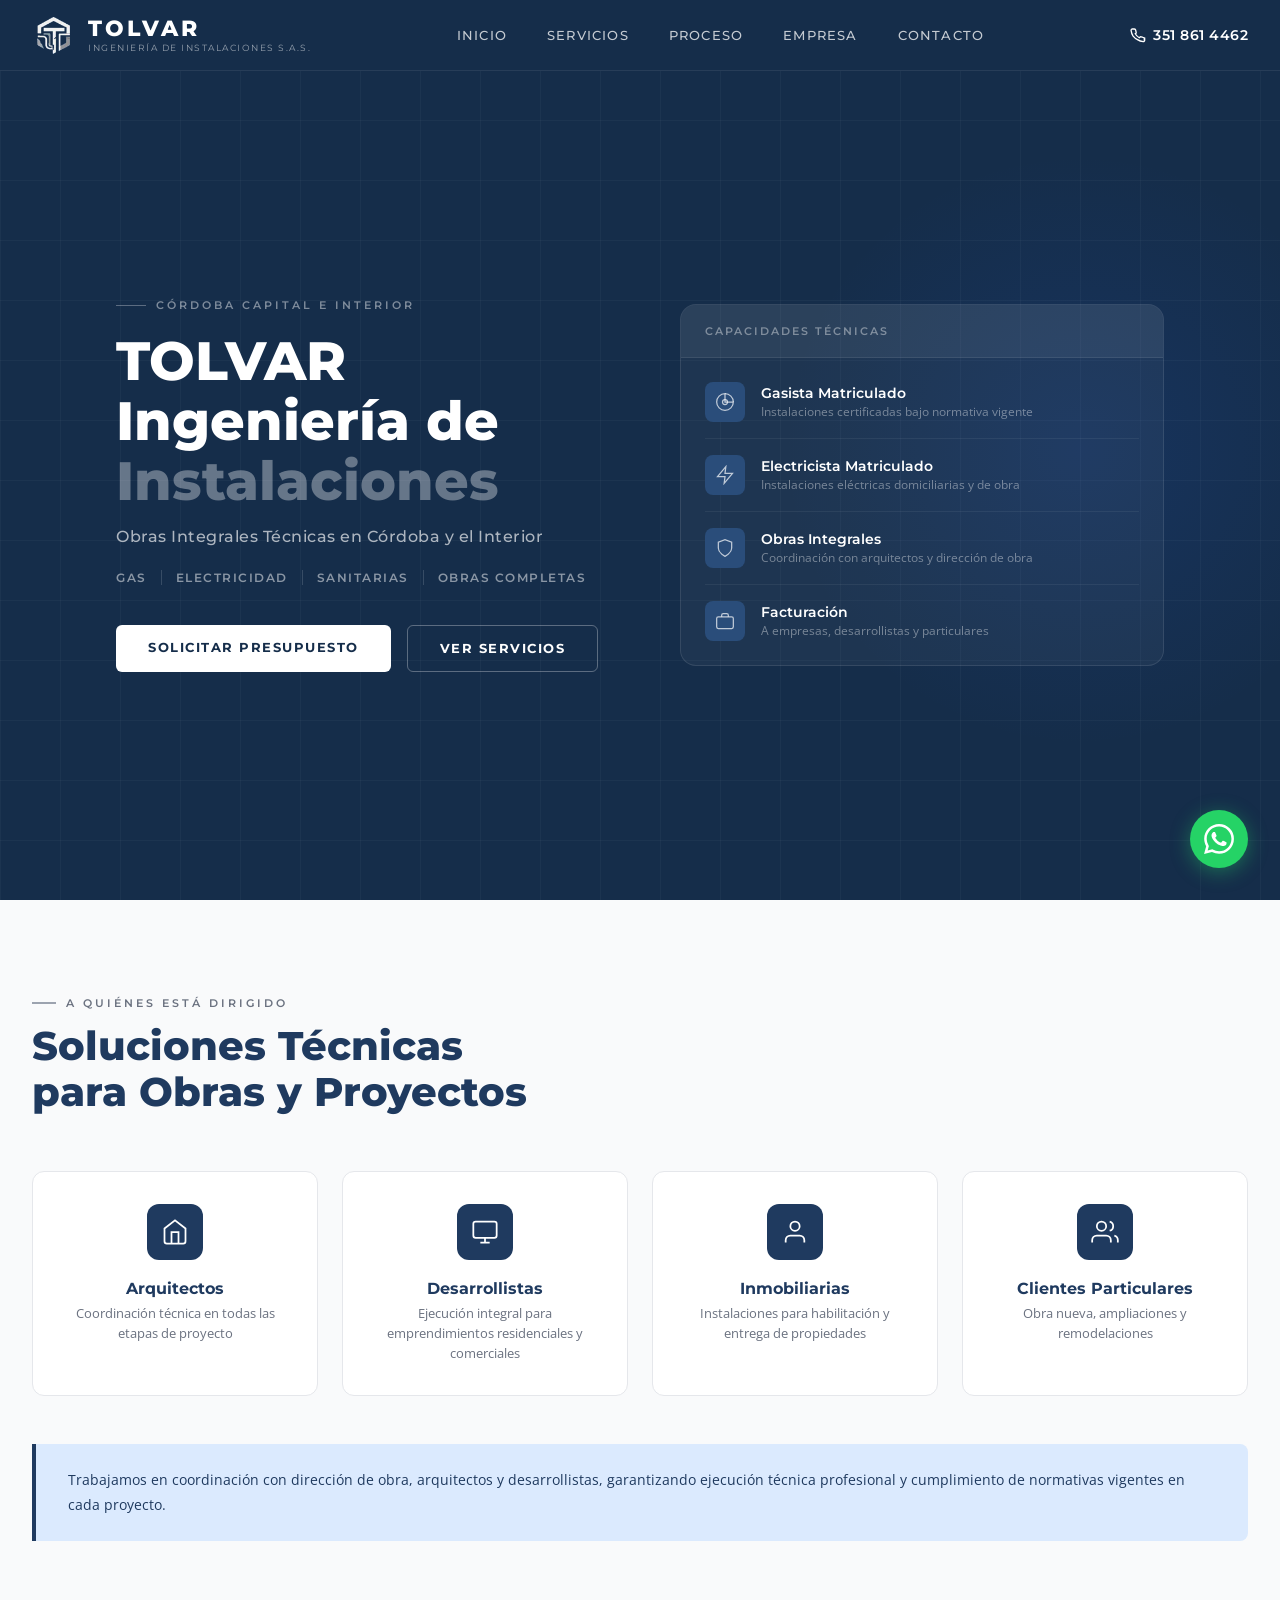
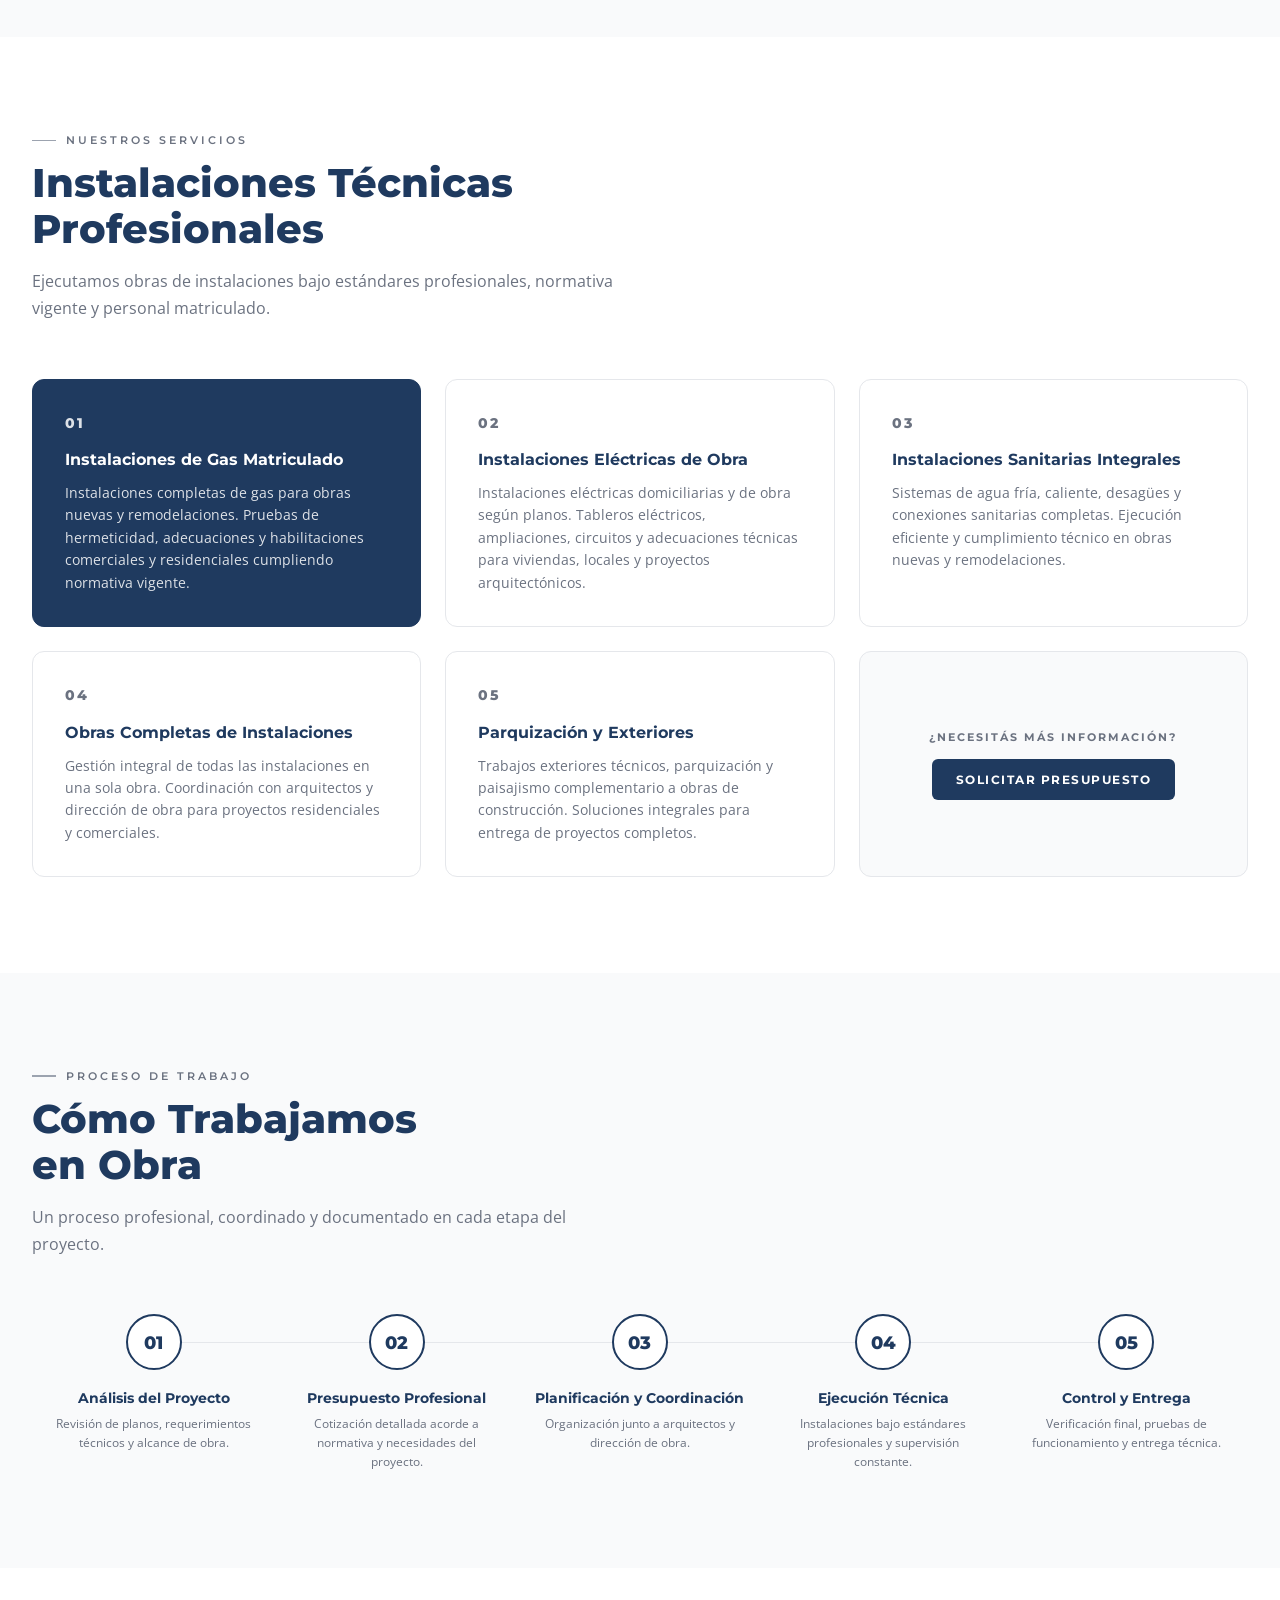
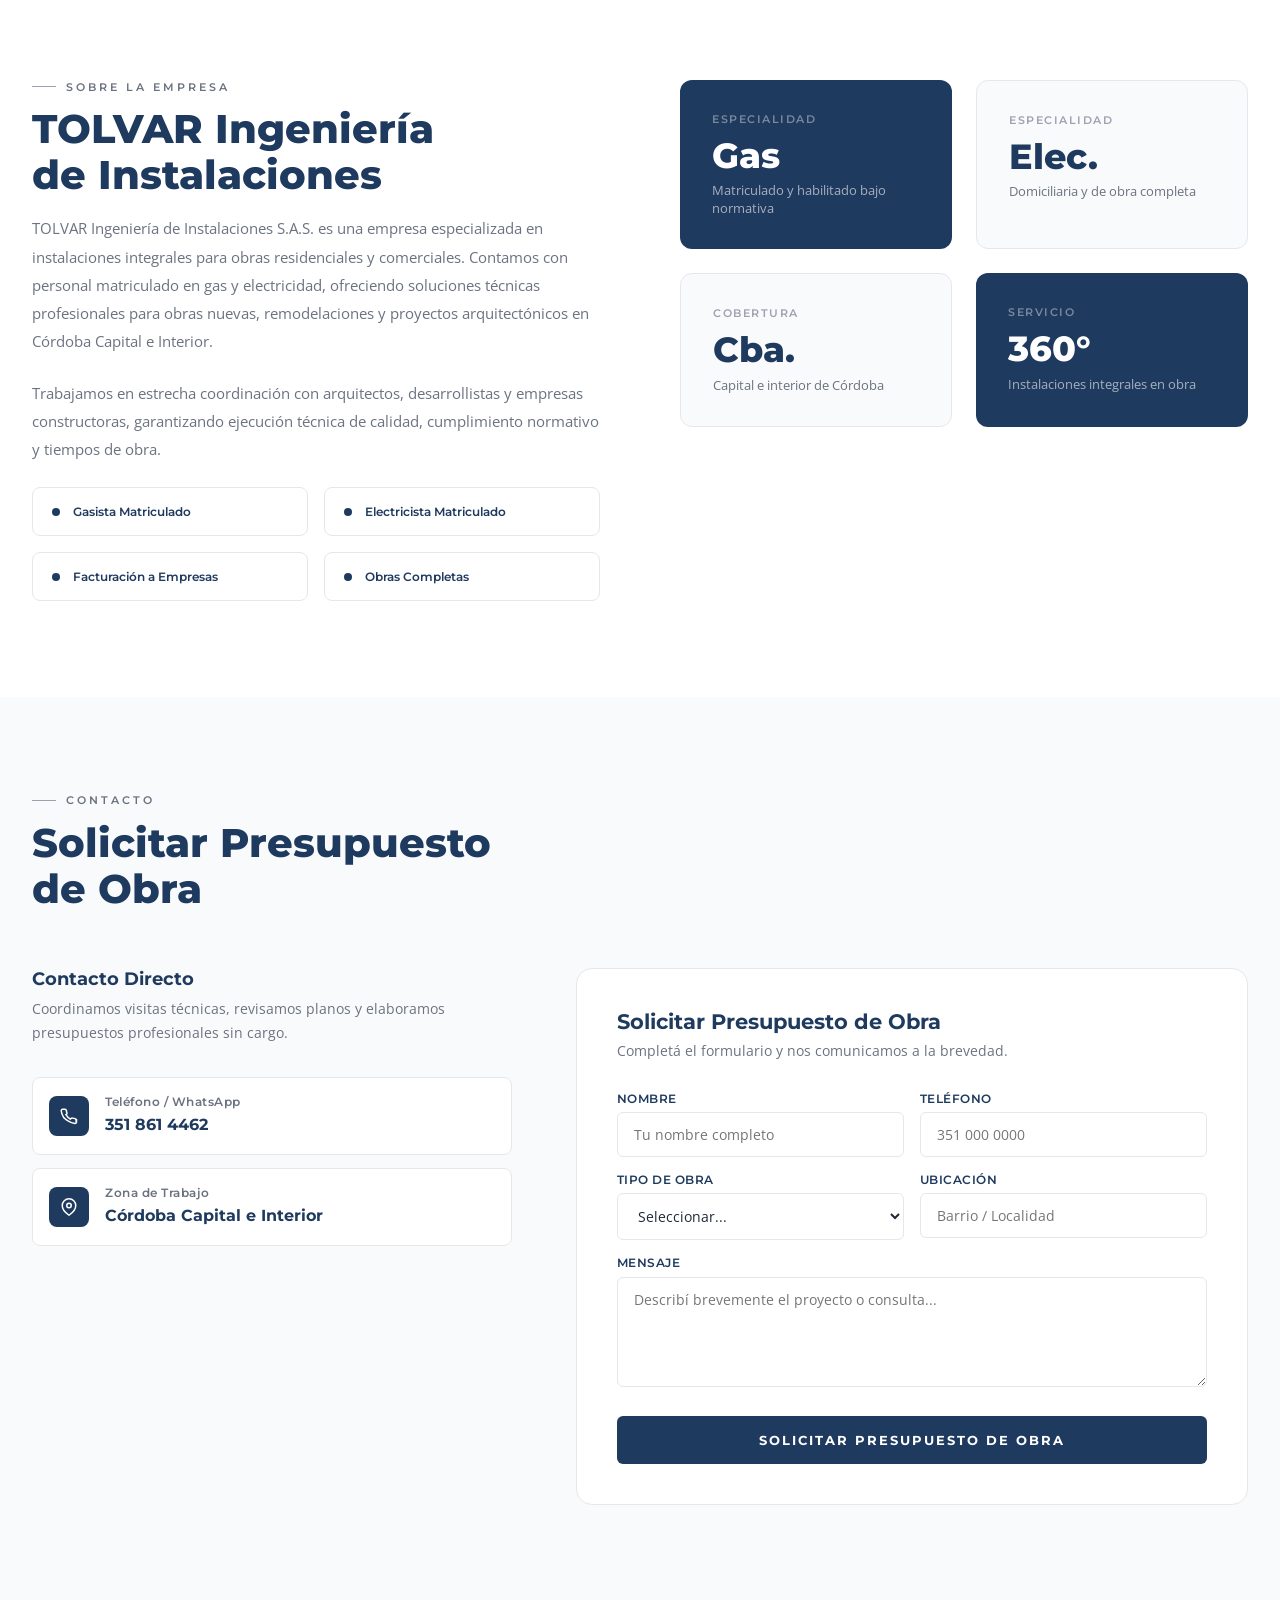
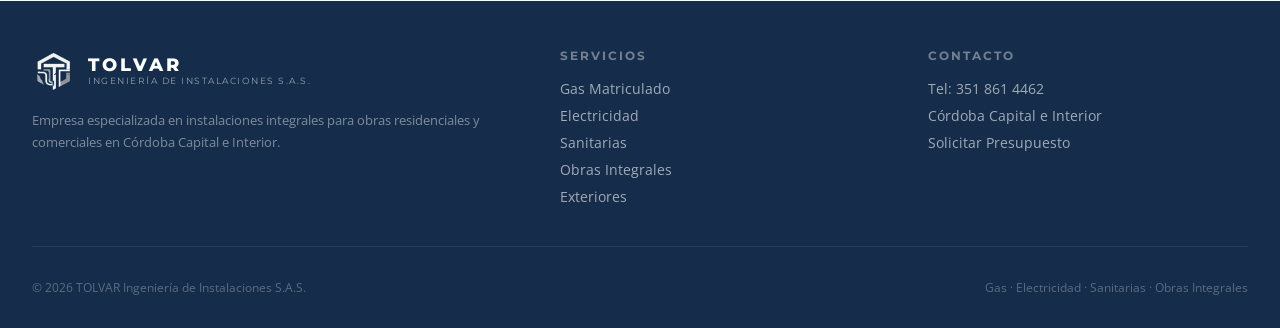
==== commit 50400031: "querias el loguito aca tenes tu loguito" ====
--- a/index.html
+++ b/index.html
@@ -6,6 +6,9 @@
     <title>TOLVAR Ingeniería de Instalaciones | Gas, Electricidad y Sanitarias en Córdoba</title>
     <meta name="description" content="Empresa de instalaciones de gas, electricidad y sanitarias en Córdoba. Gasista y electricista matriculado. Especialistas en obras nuevas, proyectos arquitectónicos y obras integrales.">
     <meta name="keywords" content="instalaciones de gas Córdoba, gasista matriculado Córdoba, electricista matriculado Córdoba, instalaciones sanitarias Córdoba, obras de instalaciones Córdoba, instalaciones para obra nueva Córdoba, contratista de instalaciones Córdoba">
+    <link rel="icon" type="image/svg+xml" href="favicon.svg">
+    <link rel="icon" type="image/png" sizes="48x48" href="favicon-48.png">
+    <link rel="apple-touch-icon" sizes="48x48" href="favicon-48.png">
     <link href="https://fonts.googleapis.com/css2?family=Montserrat:wght@300;400;500;600;700;800;900&family=Open+Sans:wght@400;500;600&display=swap" rel="stylesheet">
     <style>
         *, *::before, *::after { margin: 0; padding: 0; box-sizing: border-box; }
@@ -66,16 +69,12 @@
         .logo-mark {
             width: 44px;
             height: 44px;
-            background: var(--navy-light);
-            border: 2px solid rgba(255,255,255,0.2);
             border-radius: 10px;
-            display: flex;
-            align-items: center;
-            justify-content: center;
+            overflow: hidden;
             flex-shrink: 0;
         }
 
-        .logo-mark svg { width: 26px; height: 26px; }
+        .logo-mark img { width: 44px; height: 44px; object-fit: contain; display: block; }
 
         .logo-text {
             display: flex;
@@ -139,6 +138,48 @@
             padding: 4px;
         }
         .hamburger div { width: 24px; height: 2px; background: white; border-radius: 2px; transition: 0.3s; }
+        .hamburger.open div:nth-child(1) { transform: translateY(7px) rotate(45deg); }
+        .hamburger.open div:nth-child(2) { opacity: 0; }
+        .hamburger.open div:nth-child(3) { transform: translateY(-7px) rotate(-45deg); }
+
+        .mobile-menu {
+            display: none;
+            position: fixed;
+            top: 70px;
+            left: 0;
+            right: 0;
+            background: var(--navy-dark);
+            border-top: 1px solid rgba(255,255,255,0.08);
+            z-index: 999;
+            padding: 1.5rem 2rem;
+            flex-direction: column;
+            gap: 0;
+        }
+        .mobile-menu.open { display: flex; }
+        .mobile-menu a {
+            font-family: 'Montserrat', sans-serif;
+            font-weight: 600;
+            font-size: 0.9rem;
+            letter-spacing: 1.5px;
+            text-transform: uppercase;
+            color: rgba(255,255,255,0.8);
+            text-decoration: none;
+            padding: 1rem 0;
+            border-bottom: 1px solid rgba(255,255,255,0.07);
+            transition: color 0.2s;
+        }
+        .mobile-menu a:last-child { border-bottom: none; }
+        .mobile-menu a:hover { color: white; }
+        .mobile-menu-phone {
+            font-family: 'Montserrat', sans-serif;
+            font-weight: 700;
+            font-size: 1rem;
+            color: white;
+            padding: 1rem 0 0;
+            display: flex;
+            align-items: center;
+            gap: 8px;
+        }
 
         /* ── HERO ── */
         .hero {
@@ -976,9 +1017,7 @@
     <nav>
         <a href="#inicio" class="logo">
             <div class="logo-mark">
-                <svg viewBox="0 0 24 24" fill="none" stroke="white" stroke-width="2" stroke-linecap="round" stroke-linejoin="round">
-                    <path d="M14.7 6.3a1 1 0 0 0 0 1.4l1.6 1.6a1 1 0 0 0 1.4 0l3.77-3.77a6 6 0 0 1-7.94 7.94l-6.91 6.91a2.12 2.12 0 0 1-3-3l6.91-6.91a6 6 0 0 1 7.94-7.94l-3.76 3.76z"/>
-                </svg>
+                <img src="logo.png" alt="TOLVAR logo">
             </div>
             <div class="logo-text">
                 <span class="brand">TOLVAR</span>
@@ -1004,6 +1043,19 @@
         </div>
     </nav>
 </header>
+
+<!-- MOBILE MENU -->
+<div class="mobile-menu" id="mobileMenu">
+    <a href="#inicio" onclick="closeMenu()">Inicio</a>
+    <a href="#servicios" onclick="closeMenu()">Servicios</a>
+    <a href="#proceso" onclick="closeMenu()">Proceso</a>
+    <a href="#empresa" onclick="closeMenu()">Empresa</a>
+    <a href="#contacto" onclick="closeMenu()">Contacto</a>
+    <div class="mobile-menu-phone">
+        <svg width="16" height="16" viewBox="0 0 24 24" fill="none" stroke="currentColor" stroke-width="2"><path d="M22 16.92v3a2 2 0 0 1-2.18 2 19.79 19.79 0 0 1-8.63-3.07A19.5 19.5 0 0 1 4.69 13.6 19.79 19.79 0 0 1 1.61 5c-.06-1.1.83-2.03 1.93-2H6.5a2 2 0 0 1 2 1.72c.127.96.361 1.903.7 2.81a2 2 0 0 1-.45 2.11L7.91 10.1a16 16 0 0 0 6 6l.85-.86a2 2 0 0 1 2.11-.45c.907.339 1.85.573 2.81.7A2 2 0 0 1 21.5 17.5l.42-.58z"/></svg>
+        351 861 4462
+    </div>
+</div>
 
 <!-- HERO -->
 <section class="hero" id="inicio">
@@ -1337,9 +1389,7 @@
             <div class="footer-brand">
                 <a href="#inicio" class="logo" style="margin-bottom: 0;">
                     <div class="logo-mark">
-                        <svg viewBox="0 0 24 24" fill="none" stroke="white" stroke-width="2" stroke-linecap="round" stroke-linejoin="round" width="22" height="22">
-                            <path d="M14.7 6.3a1 1 0 0 0 0 1.4l1.6 1.6a1 1 0 0 0 1.4 0l3.77-3.77a6 6 0 0 1-7.94 7.94l-6.91 6.91a2.12 2.12 0 0 1-3-3l6.91-6.91a6 6 0 0 1 7.94-7.94l-3.76 3.76z"/>
-                        </svg>
+                        <img src="logo.png" alt="TOLVAR logo">
                     </div>
                     <div class="logo-text">
                         <span class="brand">TOLVAR</span>
@@ -1401,7 +1451,17 @@
         }, 800);
     });
 
-    function toggleMenu() {}
+    function toggleMenu() {
+        const menu = document.getElementById('mobileMenu');
+        const hamburger = document.querySelector('.hamburger');
+        menu.classList.toggle('open');
+        hamburger.classList.toggle('open');
+    }
+
+    function closeMenu() {
+        document.getElementById('mobileMenu').classList.remove('open');
+        document.querySelector('.hamburger').classList.remove('open');
+    }
 </script>
 </body>
 </html>
